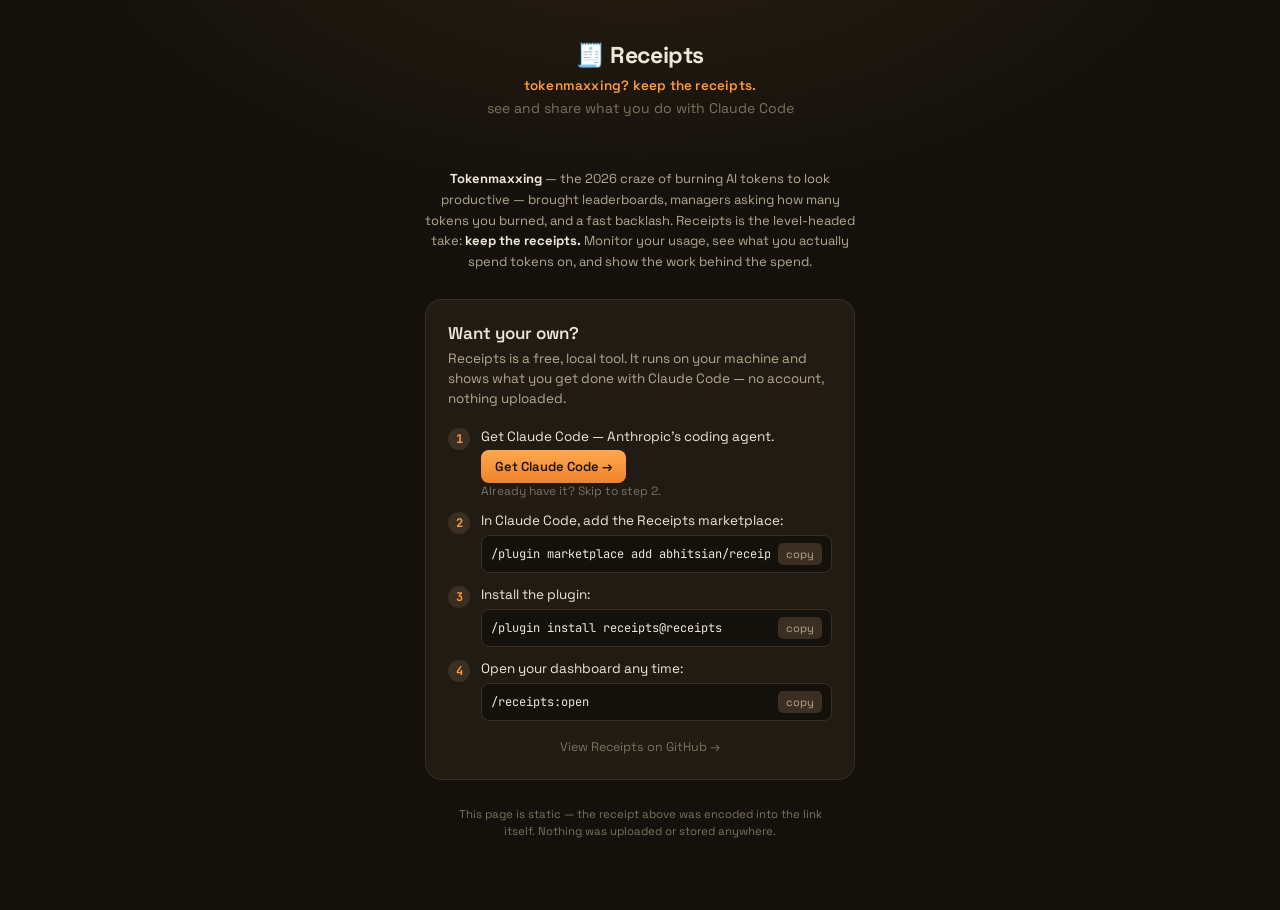
==== docs/index.html @ f3b9601d "Add tokenmaxxing context and a byline to the share page The QR adoption page now carries a brief tok" ====
<!DOCTYPE html>
<html lang="en">
<head>
<meta charset="UTF-8">
<meta name="viewport" content="width=device-width, initial-scale=1.0">
<title>Receipts — see what someone did with Claude Code</title>
<meta property="og:title" content="🧾 A Receipt from Claude Code">
<meta property="og:description" content="See what someone did with Claude Code — and how to do it yourself.">
<link rel="preconnect" href="https://fonts.googleapis.com">
<link href="https://fonts.googleapis.com/css2?family=Space+Grotesk:wght@400;500;600;700&family=JetBrains+Mono:wght@400;500;700&display=swap" rel="stylesheet">
<style>
  :root {
    --bg:#14110d; --panel:#211b14; --line:#3a2f22; --ink:#efe7d8;
    --ink-soft:#b6a98f; --ink-faint:#7c715c; --amber:#ff9a3c; --green:#5fd6a4;
    --paper:#f7f0e0; --paper-ink:#2a2519; --paper-line:#b9ab8b;
  }
  * { box-sizing:border-box; margin:0; padding:0; }
  body {
    background:radial-gradient(1000px 560px at 50% -14%, #2b1f10 0%, var(--bg) 60%);
    color:var(--ink); font-family:"Space Grotesk",system-ui,sans-serif;
    min-height:100vh; padding:40px 20px 70px; -webkit-font-smoothing:antialiased;
  }
  .wrap { max-width:430px; margin:0 auto; display:flex; flex-direction:column; align-items:center; gap:26px; }
  .top { text-align:center; }
  .top h1 { font-size:23px; font-weight:700; letter-spacing:-0.02em; }
  .top p { color:var(--ink-faint); font-size:14px; margin-top:5px; }
  .byline { color:var(--amber); font-size:13.5px; font-weight:600; margin-top:7px; letter-spacing:.2px; }
  .about { max-width:430px; color:var(--ink-soft); font-size:13px; line-height:1.6; text-align:center; }
  .about b { color:var(--ink); }

  /* receipt card */
  .receipt { width:340px; background:var(--paper); color:var(--paper-ink);
    font-family:"JetBrains Mono",monospace; filter:drop-shadow(0 18px 40px rgba(0,0,0,.55)); }
  .zig { height:12px;
    background:linear-gradient(135deg,var(--paper) 25%,transparent 25%) -8px 0/16px 16px,
               linear-gradient(225deg,var(--paper) 25%,transparent 25%) -8px 0/16px 16px; }
  .zig.bottom { transform:scaleY(-1); }
  .r-body { padding:6px 26px 20px; }
  .r-logo { text-align:center; font-weight:700; font-size:19px; letter-spacing:3px; margin-top:6px; }
  .r-sub { text-align:center; font-size:11px; color:#6f6446; letter-spacing:1px; margin-top:3px; }
  .r-dash { border-top:2px dashed var(--paper-line); margin:13px 0; }
  .r-date { text-align:center; font-size:11px; letter-spacing:1px; color:#6f6446; }
  .r-item-name { font-size:15px; font-weight:700; line-height:1.34; text-align:center; }
  .r-line { display:flex; justify-content:space-between; font-size:12px; margin:6px 0; gap:12px; }
  .r-line span:first-child { color:#6f6446; }
  .r-line span:last-child { text-align:right; font-weight:500; }
  .r-line.big { font-size:15px; font-weight:700; }
  .r-line.big span:first-child { color:var(--paper-ink); }
  .r-built { font-size:11px; color:#6f6446; margin-top:4px; line-height:1.5; }
  .r-built b { color:var(--paper-ink); }
  .r-badge { text-align:center; font-size:12px; font-weight:700; letter-spacing:1px;
    border:2px solid #2f7d5b; color:#2f7d5b; border-radius:6px; padding:7px; margin:4px 0; }
  .r-notes-label { text-align:center; font-size:10px; letter-spacing:2px; color:#6f6446; margin:12px 0 6px; }
  .r-notes { font-size:11.5px; line-height:1.5; background:#ece2c8; padding:9px 11px;
    border-radius:5px; white-space:pre-line; }
  .r-foot { text-align:center; font-size:13px; font-weight:700; letter-spacing:1px; margin-top:6px; }
  .r-foot-sub { text-align:center; font-size:11px; color:#6f6446; letter-spacing:1px; margin-top:2px; }
  .r-qr { display:block; width:136px; height:136px; margin:14px auto 5px; }
  .r-qr-cap { text-align:center; font-size:9.5px; letter-spacing:2px; color:#6f6446; }

  /* CTA */
  .cta { background:var(--panel); border:1px solid var(--line); border-radius:16px;
    padding:22px 22px 24px; width:100%; }
  .cta h2 { font-size:17px; font-weight:600; }
  .cta .lede { color:var(--ink-soft); font-size:13.5px; margin-top:5px; line-height:1.5; }
  .steps { list-style:none; margin:18px 0 6px; display:flex; flex-direction:column; gap:13px; }
  .step { display:flex; gap:11px; align-items:flex-start; }
  .step-n { flex:none; width:22px; height:22px; border-radius:50%; background:#3a2f22;
    color:var(--amber); font-size:12px; font-weight:700; display:flex; align-items:center;
    justify-content:center; font-family:"JetBrains Mono",monospace; }
  .step-body { flex:1; min-width:0; }
  .step-body .t { font-size:13.5px; }
  .step-body .t a { color:var(--amber); }
  .step-skip { color:var(--ink-faint); font-size:12px; }
  .cmd { display:flex; align-items:center; gap:8px; margin-top:6px;
    background:#14110d; border:1px solid var(--line); border-radius:8px; padding:7px 9px; }
  .cmd code { font-family:"JetBrains Mono",monospace; font-size:12px; color:var(--ink);
    overflow-x:auto; white-space:nowrap; flex:1; }
  .cmd button { flex:none; background:#3a2f22; color:var(--ink-soft); border:none;
    border-radius:5px; font-size:11px; padding:4px 8px; cursor:pointer; font-family:inherit; }
  .cmd button:hover { color:var(--ink); }
  .getcc { display:inline-block; background:linear-gradient(180deg,#ffa84f,#f0842a);
    color:#1b1206; font-weight:600; font-size:13px; text-decoration:none;
    padding:8px 14px; border-radius:8px; margin-top:5px; }
  .gh { display:block; text-align:center; margin-top:18px; color:var(--ink-faint);
    font-size:12.5px; text-decoration:none; }
  .gh:hover { color:var(--ink-soft); }
  .foot-note { color:var(--ink-faint); font-size:11.5px; text-align:center; max-width:380px; line-height:1.5; }
</style>
</head>
<body>
<div class="wrap">
  <div class="top">
    <h1>🧾 Receipts</h1>
    <div class="byline">tokenmaxxing? keep the receipts.</div>
    <p id="topSub">see what someone did with Claude Code</p>
  </div>

  <div id="cardSlot"></div>

  <p class="about"><b>Tokenmaxxing</b> — the 2026 craze of burning AI tokens to look
  productive — brought leaderboards, managers asking how many tokens you burned,
  and a fast backlash. Receipts is the level-headed take: <b>keep the receipts.</b>
  Monitor your usage, see what you actually spend tokens on, and show the work
  behind the spend.</p>

  <div class="cta">
    <h2>Want your own?</h2>
    <p class="lede">Receipts is a free, local tool. It runs on your machine and shows what you get done with Claude Code — no account, nothing uploaded.</p>
    <ol class="steps">
      <li class="step">
        <div class="step-n">1</div>
        <div class="step-body">
          <div class="t">Get Claude Code — Anthropic's coding agent.</div>
          <a class="getcc" href="https://claude.com/code">Get Claude Code →</a>
          <div class="step-skip">Already have it? Skip to step 2.</div>
        </div>
      </li>
      <li class="step">
        <div class="step-n">2</div>
        <div class="step-body">
          <div class="t">In Claude Code, add the Receipts marketplace:</div>
          <div class="cmd"><code id="c1">/plugin marketplace add abhitsian/receipts</code><button data-copy="c1">copy</button></div>
        </div>
      </li>
      <li class="step">
        <div class="step-n">3</div>
        <div class="step-body">
          <div class="t">Install the plugin:</div>
          <div class="cmd"><code id="c2">/plugin install receipts@receipts</code><button data-copy="c2">copy</button></div>
        </div>
      </li>
      <li class="step">
        <div class="step-n">4</div>
        <div class="step-body">
          <div class="t">Open your dashboard any time:</div>
          <div class="cmd"><code id="c3">/receipts:open</code><button data-copy="c3">copy</button></div>
        </div>
      </li>
    </ol>
    <a class="gh" href="https://github.com/abhitsian/receipts">View Receipts on GitHub →</a>
  </div>

  <p class="foot-note">This page is static — the receipt above was encoded into the link itself. Nothing was uploaded or stored anywhere.</p>
</div>

<script>
function esc(s){return String(s==null?"":s).replace(/[&<>"]/g,c=>({"&":"&amp;","<":"&lt;",">":"&gt;",'"':"&quot;"}[c]));}

function buildCard(c){
  const lines=(c.lines||[]).map(([k,v])=>
    `<div class="r-line"><span>${esc(k)}</span><span>${esc(v)}</span></div>`).join("");
  const built=c.built?`<div class="r-built">BUILT: <b>${esc(c.built)}</b></div>`:"";
  const badge=c.badge?`<div class="r-badge">${esc(c.badge)}</div>`:"";
  const notes=c.notesText
    ?`<div class="r-notes-label">— ${esc(c.notesLabel||"")} —</div>`+
     `<div class="r-notes">${esc(c.notesText)}</div><div class="r-dash"></div>`:"";
  return `<div class="receipt">
    <div class="zig"></div>
    <div class="r-body">
      <div class="r-logo">🧾 RECEIPTS</div>
      <div class="r-sub">CLAUDE CODE · @${esc((c.name||"someone").toUpperCase())}</div>
      <div class="r-dash"></div>
      <div class="r-date">${esc(c.date||"")}</div>
      <div class="r-dash"></div>
      <div class="r-item-name">${esc(c.item||"")}</div>
      <div style="margin-top:11px">${lines}</div>
      ${built}
      <div class="r-dash"></div>
      <div class="r-line big"><span>TIME SAVED</span><span>${esc(c.saved||"")}</span></div>
      <div class="r-dash"></div>
      ${badge}${notes}
      <div class="r-foot">${esc(c.foot||"you can do this too →")}</div>
      <img class="r-qr" src="qr.png" alt="QR code — scan to get Receipts">
      <div class="r-qr-cap">SCAN TO GET RECEIPTS · FREE</div>
    </div>
    <div class="zig bottom"></div>
  </div>`;
}

(function(){
  const hash=location.hash.slice(1);
  if(hash){
    try{
      const data=JSON.parse(decodeURIComponent(atob(hash)));
      document.getElementById("cardSlot").innerHTML=buildCard(data);
      const who=data.name?("@"+data.name):"someone";
      document.getElementById("topSub").textContent="see what "+who+" did with Claude Code";
      document.title="🧾 "+(data.item?data.item.slice(0,60):"A Receipt from Claude Code");
    }catch(e){
      document.getElementById("topSub").textContent="see and share what you do with Claude Code";
    }
  }else{
    document.getElementById("topSub").textContent="see and share what you do with Claude Code";
  }
  document.querySelectorAll(".cmd button").forEach(b=>{
    b.onclick=()=>{
      const t=document.getElementById(b.dataset.copy).textContent;
      navigator.clipboard.writeText(t).then(()=>{b.textContent="copied";setTimeout(()=>b.textContent="copy",1400);});
    };
  });
})();
</script>
</body>
</html>
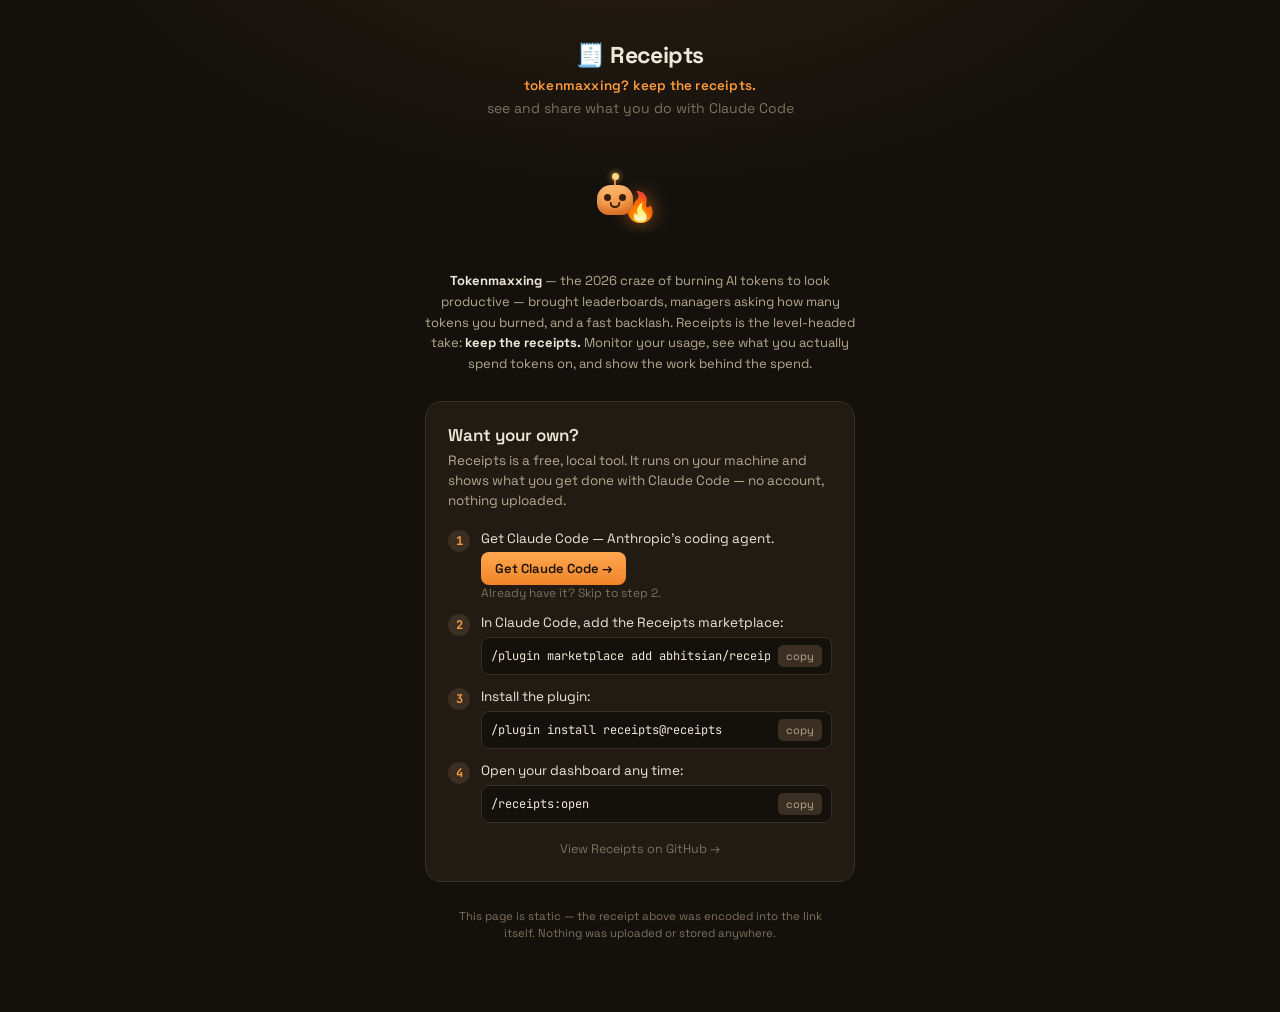
==== commit e50de724: "Add a cute token-burning animation to the share page A little bot hops around a campfire while token" ====
--- a/docs/index.html
+++ b/docs/index.html
@@ -27,6 +27,58 @@
   .byline { color:var(--amber); font-size:13.5px; font-weight:600; margin-top:7px; letter-spacing:.2px; }
   .about { max-width:430px; color:var(--ink-soft); font-size:13px; line-height:1.6; text-align:center; }
   .about b { color:var(--ink); }
+
+  /* cute token-burning animation */
+  .burn-scene { position:relative; width:100%; max-width:430px; height:100px;
+    margin:-10px 0 -14px; overflow:hidden; pointer-events:none; }
+  .fire { position:absolute; left:50%; bottom:12px; font-size:29px; line-height:1;
+    transform:translateX(-50%); animation:flicker .4s ease-in-out infinite alternate;
+    filter:drop-shadow(0 0 9px rgba(255,140,40,.55)); }
+  @keyframes flicker {
+    from { transform:translateX(-50%) scale(1) rotate(-5deg); }
+    to   { transform:translateX(-50%) scale(1.13) rotate(5deg); }
+  }
+  .bot { position:absolute; bottom:18px; left:40%; width:36px; height:34px;
+    animation:rove 3.6s ease-in-out infinite; }
+  .bot-b { position:absolute; left:0; right:0; top:4px; bottom:0;
+    border-radius:14px 14px 12px 12px; background:linear-gradient(165deg,#ffc079,#ed7d2a);
+    box-shadow:inset 0 -5px 7px rgba(150,60,0,.32); transform-origin:50% 100%;
+    animation:hop .62s ease-in-out infinite; }
+  .bot-b::before, .bot-b::after { content:""; position:absolute; top:9px; width:7px; height:7px;
+    border-radius:50%; background:#36200c; }
+  .bot-b::before { left:7px; } .bot-b::after { right:7px; }
+  .bot-smile { position:absolute; left:50%; top:17px; width:11px; height:6px;
+    border:2px solid #36200c; border-top:0; border-radius:0 0 11px 11px; transform:translateX(-50%); }
+  .bot-antenna { position:absolute; left:50%; top:-3px; width:2px; height:8px;
+    background:#ed7d2a; transform:translateX(-50%); }
+  .bot-antenna::after { content:""; position:absolute; top:-5px; left:-2.5px; width:7px; height:7px;
+    border-radius:50%; background:#ffd884; box-shadow:0 0 6px #ffb866; }
+  @keyframes hop {
+    0%,100% { transform:translateY(0) scale(1,1); }
+    22%     { transform:translateY(0) scale(1.16,.82); }
+    56%     { transform:translateY(-21px) scale(.9,1.12); }
+    82%     { transform:translateY(0) scale(1.14,.84); }
+  }
+  @keyframes rove { 0%,100% { left:12%; } 50% { left:68%; } }
+  .token { position:absolute; width:15px; height:15px; border-radius:50%;
+    background:radial-gradient(circle at 34% 30%,#ffe79a,#f0a93a 66%,#ba711b);
+    box-shadow:0 0 7px rgba(255,182,82,.8); will-change:transform; }
+  @keyframes tokenfall {
+    0%   { opacity:0; transform:translate(0,0) scale(.5) rotate(0deg); }
+    14%  { opacity:1; transform:translate(calc(var(--tx)*.14),calc(var(--ty)*.14)) scale(1) rotate(40deg); }
+    72%  { opacity:1; transform:translate(calc(var(--tx)*.84),calc(var(--ty)*.84)) scale(1) rotate(200deg); }
+    87%  { opacity:1; transform:translate(var(--tx),var(--ty)) scale(1.55) rotate(250deg); }
+    100% { opacity:0; transform:translate(var(--tx),var(--ty)) scale(.1) rotate(300deg); }
+  }
+  .spark { position:absolute; width:5px; height:5px; border-radius:50%;
+    background:#ffd27a; box-shadow:0 0 5px #ffae5a; will-change:transform; }
+  @keyframes sparkfly {
+    0%   { opacity:1; transform:translate(0,0) scale(1.3); }
+    100% { opacity:0; transform:translate(var(--sx),var(--sy)) scale(0); }
+  }
+  @media (prefers-reduced-motion: reduce) {
+    .fire, .bot, .bot-b { animation:none; }
+  }
 
   /* receipt card */
   .receipt { width:340px; background:var(--paper); color:var(--paper-ink);
@@ -96,6 +148,11 @@
     <p id="topSub">see what someone did with Claude Code</p>
   </div>
 
+  <div class="burn-scene" id="burnScene">
+    <div class="fire">🔥</div>
+    <div class="bot"><div class="bot-antenna"></div><div class="bot-b"><div class="bot-smile"></div></div></div>
+  </div>
+
   <div id="cardSlot"></div>
 
   <p class="about"><b>Tokenmaxxing</b> — the 2026 craze of burning AI tokens to look
@@ -200,6 +257,53 @@
     };
   });
 })();
+
+// cute token-burning animation — the bot hops by a campfire, tokens fall in and poof
+(function burn(){
+  const scene=document.getElementById("burnScene");
+  if(!scene) return;
+  if(window.matchMedia && window.matchMedia("(prefers-reduced-motion: reduce)").matches) return;
+
+  function spawnSparks(x,y){
+    for(let i=0;i<5;i++){
+      const s=document.createElement("div");
+      s.className="spark";
+      s.style.left=(x-2.5)+"px";
+      s.style.top=(y-2.5)+"px";
+      s.style.setProperty("--sx",(Math.random()*44-22).toFixed(1)+"px");
+      s.style.setProperty("--sy",(-10-Math.random()*30).toFixed(1)+"px");
+      const d=0.5+Math.random()*0.35;
+      s.style.animation="sparkfly "+d.toFixed(2)+"s ease-out forwards";
+      scene.appendChild(s);
+      setTimeout(()=>s.remove(), d*1000+60);
+    }
+  }
+  function spawnToken(){
+    const w=scene.clientWidth, h=scene.clientHeight;
+    if(!w) return;
+    const startX=18+Math.random()*(w-36);
+    const fireX=w/2, fireY=h-27;
+    const dur=1.5+Math.random()*0.5;
+    const t=document.createElement("div");
+    t.className="token";
+    t.style.left=startX+"px";
+    t.style.top="-15px";
+    t.style.setProperty("--tx",(fireX-startX-7.5).toFixed(1)+"px");
+    t.style.setProperty("--ty",(fireY+7.5).toFixed(1)+"px");
+    t.style.animation="tokenfall "+dur.toFixed(2)+"s cubic-bezier(.5,0,.7,1) forwards";
+    scene.appendChild(t);
+    // one timer per token; `done` makes the burn idempotent no matter what
+    let done=false;
+    setTimeout(()=>{
+      if(done) return;
+      done=true;
+      t.remove();
+      spawnSparks(fireX,fireY);
+    }, dur*1000);
+  }
+  spawnToken();
+  setInterval(spawnToken,900);
+})();
 </script>
 </body>
 </html>
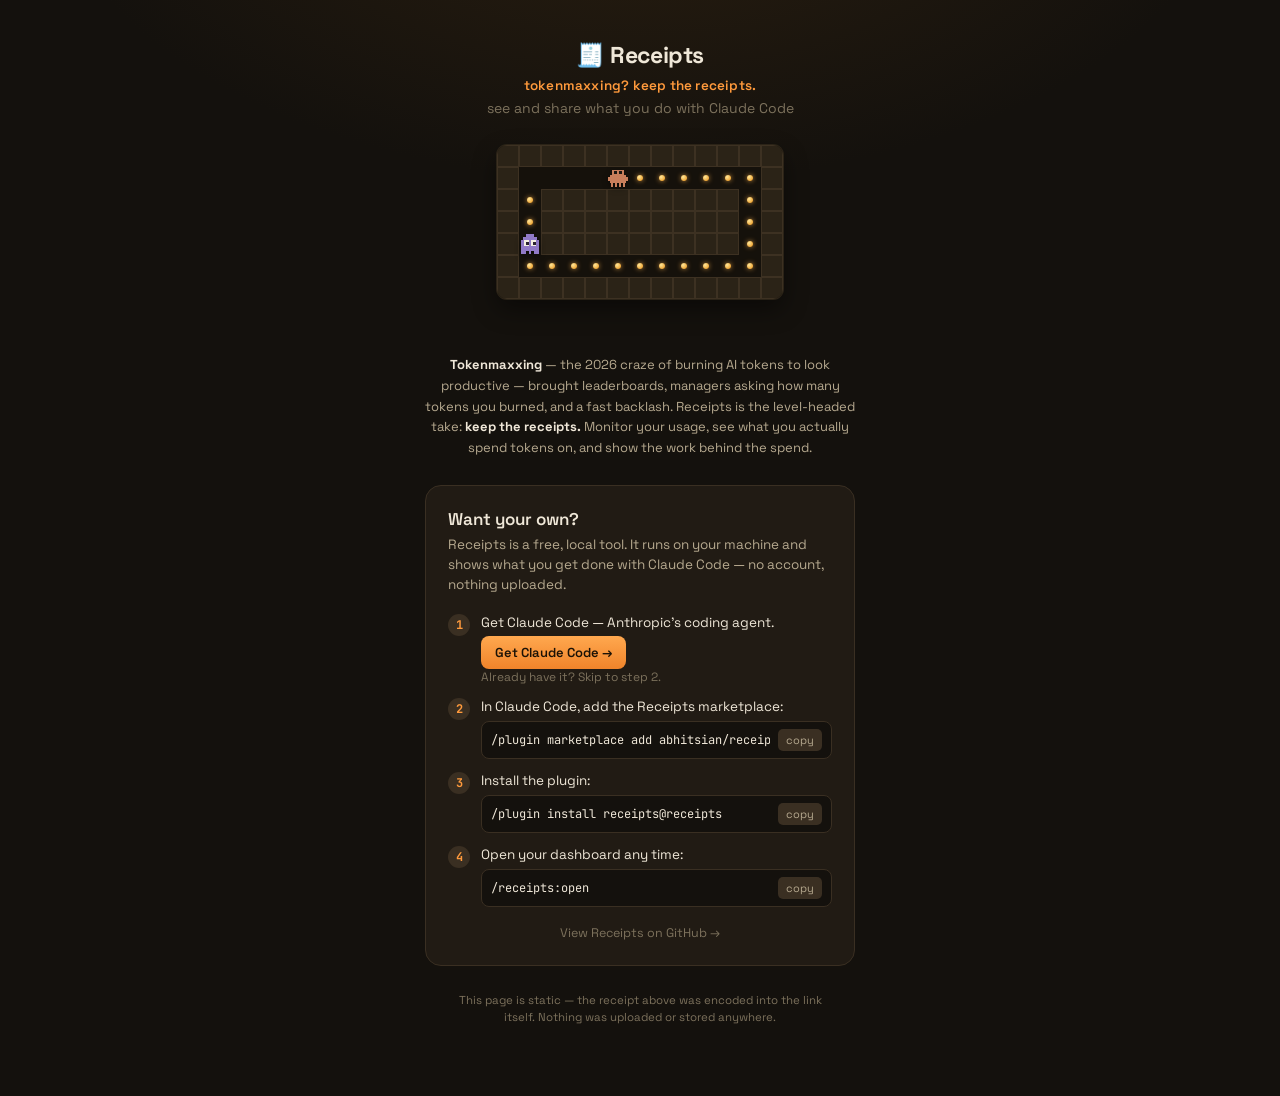
==== commit 445b5e7f: "Rebuild the share-page animation as token-mazing — Claw'd vs a ghost Claw'd (pixel-art, the Claude m" ====
--- a/docs/index.html
+++ b/docs/index.html
@@ -28,56 +28,27 @@
   .about { max-width:430px; color:var(--ink-soft); font-size:13px; line-height:1.6; text-align:center; }
   .about b { color:var(--ink); }
 
-  /* cute token-burning animation */
-  .burn-scene { position:relative; width:100%; max-width:430px; height:100px;
-    margin:-10px 0 -14px; overflow:hidden; pointer-events:none; }
-  .fire { position:absolute; left:50%; bottom:12px; font-size:29px; line-height:1;
-    transform:translateX(-50%); animation:flicker .4s ease-in-out infinite alternate;
-    filter:drop-shadow(0 0 9px rgba(255,140,40,.55)); }
-  @keyframes flicker {
-    from { transform:translateX(-50%) scale(1) rotate(-5deg); }
-    to   { transform:translateX(-50%) scale(1.13) rotate(5deg); }
-  }
-  .bot { position:absolute; bottom:18px; left:40%; width:36px; height:34px;
-    animation:rove 3.6s ease-in-out infinite; }
-  .bot-b { position:absolute; left:0; right:0; top:4px; bottom:0;
-    border-radius:14px 14px 12px 12px; background:linear-gradient(165deg,#ffc079,#ed7d2a);
-    box-shadow:inset 0 -5px 7px rgba(150,60,0,.32); transform-origin:50% 100%;
-    animation:hop .62s ease-in-out infinite; }
-  .bot-b::before, .bot-b::after { content:""; position:absolute; top:9px; width:7px; height:7px;
-    border-radius:50%; background:#36200c; }
-  .bot-b::before { left:7px; } .bot-b::after { right:7px; }
-  .bot-smile { position:absolute; left:50%; top:17px; width:11px; height:6px;
-    border:2px solid #36200c; border-top:0; border-radius:0 0 11px 11px; transform:translateX(-50%); }
-  .bot-antenna { position:absolute; left:50%; top:-3px; width:2px; height:8px;
-    background:#ed7d2a; transform:translateX(-50%); }
-  .bot-antenna::after { content:""; position:absolute; top:-5px; left:-2.5px; width:7px; height:7px;
-    border-radius:50%; background:#ffd884; box-shadow:0 0 6px #ffb866; }
-  @keyframes hop {
-    0%,100% { transform:translateY(0) scale(1,1); }
-    22%     { transform:translateY(0) scale(1.16,.82); }
-    56%     { transform:translateY(-21px) scale(.9,1.12); }
-    82%     { transform:translateY(0) scale(1.14,.84); }
-  }
-  @keyframes rove { 0%,100% { left:12%; } 50% { left:68%; } }
-  .token { position:absolute; width:15px; height:15px; border-radius:50%;
-    background:radial-gradient(circle at 34% 30%,#ffe79a,#f0a93a 66%,#ba711b);
-    box-shadow:0 0 7px rgba(255,182,82,.8); will-change:transform; }
-  @keyframes tokenfall {
-    0%   { opacity:0; transform:translate(0,0) scale(.5) rotate(0deg); }
-    14%  { opacity:1; transform:translate(calc(var(--tx)*.14),calc(var(--ty)*.14)) scale(1) rotate(40deg); }
-    72%  { opacity:1; transform:translate(calc(var(--tx)*.84),calc(var(--ty)*.84)) scale(1) rotate(200deg); }
-    87%  { opacity:1; transform:translate(var(--tx),var(--ty)) scale(1.55) rotate(250deg); }
-    100% { opacity:0; transform:translate(var(--tx),var(--ty)) scale(.1) rotate(300deg); }
-  }
-  .spark { position:absolute; width:5px; height:5px; border-radius:50%;
-    background:#ffd27a; box-shadow:0 0 5px #ffae5a; will-change:transform; }
-  @keyframes sparkfly {
-    0%   { opacity:1; transform:translate(0,0) scale(1.3); }
-    100% { opacity:0; transform:translate(var(--sx),var(--sy)) scale(0); }
-  }
+  /* token-mazing — Claw'd loops the maze eating tokens, a ghost on its tail */
+  .maze { position:relative; margin:2px auto 4px; border-radius:10px;
+    overflow:hidden; background:#15110b;
+    box-shadow:0 0 0 1px #2b2317, 0 10px 24px rgba(0,0,0,.45); }
+  .wall { position:absolute; background:#2b2317; box-shadow:inset 0 0 0 1px #3d3122; }
+  .pellet { position:absolute; border-radius:50%;
+    background:radial-gradient(circle at 35% 32%,#ffe79a,#f0a93a 70%,#bd741c);
+    box-shadow:0 0 5px rgba(255,182,82,.75);
+    transition:transform .16s ease, opacity .16s ease; }
+  .pellet.eaten { transform:scale(0); opacity:0; }
+  .mover { position:absolute; left:0; top:0; width:22px; height:22px;
+    z-index:2; transition:transform .3s linear; will-change:transform; }
+  .mover svg { width:100%; height:100%; display:block;
+    filter:drop-shadow(0 2px 3px rgba(0,0,0,.42)); }
+  .clawd-svg.nom { animation:nom .3s ease-in-out; }
+  @keyframes nom { 0%,100% { transform:scale(1); } 45% { transform:scale(1.16,.84); } }
+  .ghost-svg { animation:bob .55s ease-in-out infinite alternate; }
+  @keyframes bob { from { transform:translateY(0); } to { transform:translateY(-2.5px); } }
   @media (prefers-reduced-motion: reduce) {
-    .fire, .bot, .bot-b { animation:none; }
+    .mover { transition:none; }
+    .ghost-svg { animation:none; }
   }
 
   /* receipt card */
@@ -148,9 +119,39 @@
     <p id="topSub">see what someone did with Claude Code</p>
   </div>
 
-  <div class="burn-scene" id="burnScene">
-    <div class="fire">🔥</div>
-    <div class="bot"><div class="bot-antenna"></div><div class="bot-b"><div class="bot-smile"></div></div></div>
+  <div class="maze" id="maze">
+    <div class="mover" id="clawdPos">
+      <svg class="clawd-svg" viewBox="0 0 22 19" shape-rendering="crispEdges" xmlns="http://www.w3.org/2000/svg">
+        <g fill="#c87e5b">
+          <rect x="5" y="1" width="12" height="5"/>
+          <rect x="3" y="6" width="16" height="8"/>
+          <rect x="1" y="8" width="2" height="4"/>
+          <rect x="19" y="8" width="2" height="4"/>
+          <rect x="4" y="14" width="2" height="4"/>
+          <rect x="8" y="14" width="2" height="4"/>
+          <rect x="12" y="14" width="2" height="4"/>
+          <rect x="16" y="14" width="2" height="4"/>
+        </g>
+        <rect x="7" y="2" width="3" height="3" fill="#1c1712"/>
+        <rect x="12" y="2" width="3" height="3" fill="#1c1712"/>
+      </svg>
+    </div>
+    <div class="mover" id="ghostPos">
+      <svg class="ghost-svg" viewBox="0 0 14 15" shape-rendering="crispEdges" xmlns="http://www.w3.org/2000/svg">
+        <g fill="#9079c6">
+          <rect x="4" y="1" width="6" height="2"/>
+          <rect x="2" y="3" width="10" height="2"/>
+          <rect x="1" y="5" width="12" height="7"/>
+          <rect x="1" y="12" width="3" height="2"/>
+          <rect x="6" y="12" width="2" height="2"/>
+          <rect x="10" y="12" width="3" height="2"/>
+        </g>
+        <rect x="3" y="5" width="3" height="4" fill="#f4efe2"/>
+        <rect x="8" y="5" width="3" height="4" fill="#f4efe2"/>
+        <rect x="4" y="6" width="2" height="2" fill="#2a2230"/>
+        <rect x="9" y="6" width="2" height="2" fill="#2a2230"/>
+      </svg>
+    </div>
   </div>
 
   <div id="cardSlot"></div>
@@ -258,51 +259,79 @@
   });
 })();
 
-// cute token-burning animation — the bot hops by a campfire, tokens fall in and poof
-(function burn(){
-  const scene=document.getElementById("burnScene");
-  if(!scene) return;
+// token-mazing — Claw'd loops the maze gobbling tokens; a ghost chases, never quite catching
+(function maze(){
+  const host=document.getElementById("maze");
+  if(!host) return;
+  const CELL=22;
+  const MAP=[
+    "#############",
+    "#...........#",
+    "#.#########.#",
+    "#.#########.#",
+    "#.#########.#",
+    "#...........#",
+    "#############"
+  ];
+  const ROWS=MAP.length, COLS=MAP[0].length;
+  host.style.width=(COLS*CELL)+"px";
+  host.style.height=(ROWS*CELL)+"px";
+
+  const pellets={};
+  for(let r=0;r<ROWS;r++) for(let c=0;c<COLS;c++){
+    if(MAP[r][c]==="#"){
+      const w=document.createElement("div");
+      w.className="wall";
+      w.style.cssText=`left:${c*CELL}px;top:${r*CELL}px;width:${CELL}px;height:${CELL}px`;
+      host.insertBefore(w,host.firstChild);
+    } else {
+      const sz=6;
+      const p=document.createElement("div");
+      p.className="pellet";
+      p.style.cssText=`left:${c*CELL+(CELL-sz)/2}px;top:${r*CELL+(CELL-sz)/2}px;width:${sz}px;height:${sz}px`;
+      host.insertBefore(p,host.firstChild);
+      pellets[c+","+r]=p;
+    }
+  }
+
+  // a clockwise loop around the ring corridor
+  const route=[];
+  for(let c=1;c<=11;c++) route.push([c,1]);
+  for(let r=2;r<=5;r++)  route.push([11,r]);
+  for(let c=10;c>=1;c--) route.push([c,5]);
+  for(let r=4;r>=2;r--)  route.push([1,r]);
+  const N=route.length;
+
+  const clawdPos=document.getElementById("clawdPos");
+  const ghostPos=document.getElementById("ghostPos");
+  const clawdSvg=clawdPos.querySelector("svg");
+  const GAP=7; // ghost stays a quarter-lap behind — close, but never catches
+
+  function moveTo(el,i){
+    const [c,r]=route[((i%N)+N)%N];
+    el.style.transform=`translate(${c*CELL}px,${r*CELL}px)`;
+  }
+  function eat(i){
+    const [c,r]=route[((i%N)+N)%N];
+    const p=pellets[c+","+r];
+    if(p && !p.classList.contains("eaten")){
+      p.classList.add("eaten");
+      clawdSvg.classList.remove("nom"); void clawdSvg.offsetWidth; clawdSvg.classList.add("nom");
+    }
+  }
+
+  let i=0;
+  moveTo(clawdPos,0); eat(0);
+  moveTo(ghostPos,-GAP);
+
   if(window.matchMedia && window.matchMedia("(prefers-reduced-motion: reduce)").matches) return;
 
-  function spawnSparks(x,y){
-    for(let i=0;i<5;i++){
-      const s=document.createElement("div");
-      s.className="spark";
-      s.style.left=(x-2.5)+"px";
-      s.style.top=(y-2.5)+"px";
-      s.style.setProperty("--sx",(Math.random()*44-22).toFixed(1)+"px");
-      s.style.setProperty("--sy",(-10-Math.random()*30).toFixed(1)+"px");
-      const d=0.5+Math.random()*0.35;
-      s.style.animation="sparkfly "+d.toFixed(2)+"s ease-out forwards";
-      scene.appendChild(s);
-      setTimeout(()=>s.remove(), d*1000+60);
-    }
-  }
-  function spawnToken(){
-    const w=scene.clientWidth, h=scene.clientHeight;
-    if(!w) return;
-    const startX=18+Math.random()*(w-36);
-    const fireX=w/2, fireY=h-27;
-    const dur=1.5+Math.random()*0.5;
-    const t=document.createElement("div");
-    t.className="token";
-    t.style.left=startX+"px";
-    t.style.top="-15px";
-    t.style.setProperty("--tx",(fireX-startX-7.5).toFixed(1)+"px");
-    t.style.setProperty("--ty",(fireY+7.5).toFixed(1)+"px");
-    t.style.animation="tokenfall "+dur.toFixed(2)+"s cubic-bezier(.5,0,.7,1) forwards";
-    scene.appendChild(t);
-    // one timer per token; `done` makes the burn idempotent no matter what
-    let done=false;
-    setTimeout(()=>{
-      if(done) return;
-      done=true;
-      t.remove();
-      spawnSparks(fireX,fireY);
-    }, dur*1000);
-  }
-  spawnToken();
-  setInterval(spawnToken,900);
+  setInterval(()=>{
+    i++;
+    if(i%N===0) for(const k in pellets) pellets[k].classList.remove("eaten"); // looped — refill
+    moveTo(clawdPos,i); eat(i);
+    moveTo(ghostPos,i-GAP);
+  },300);
 })();
 </script>
 </body>
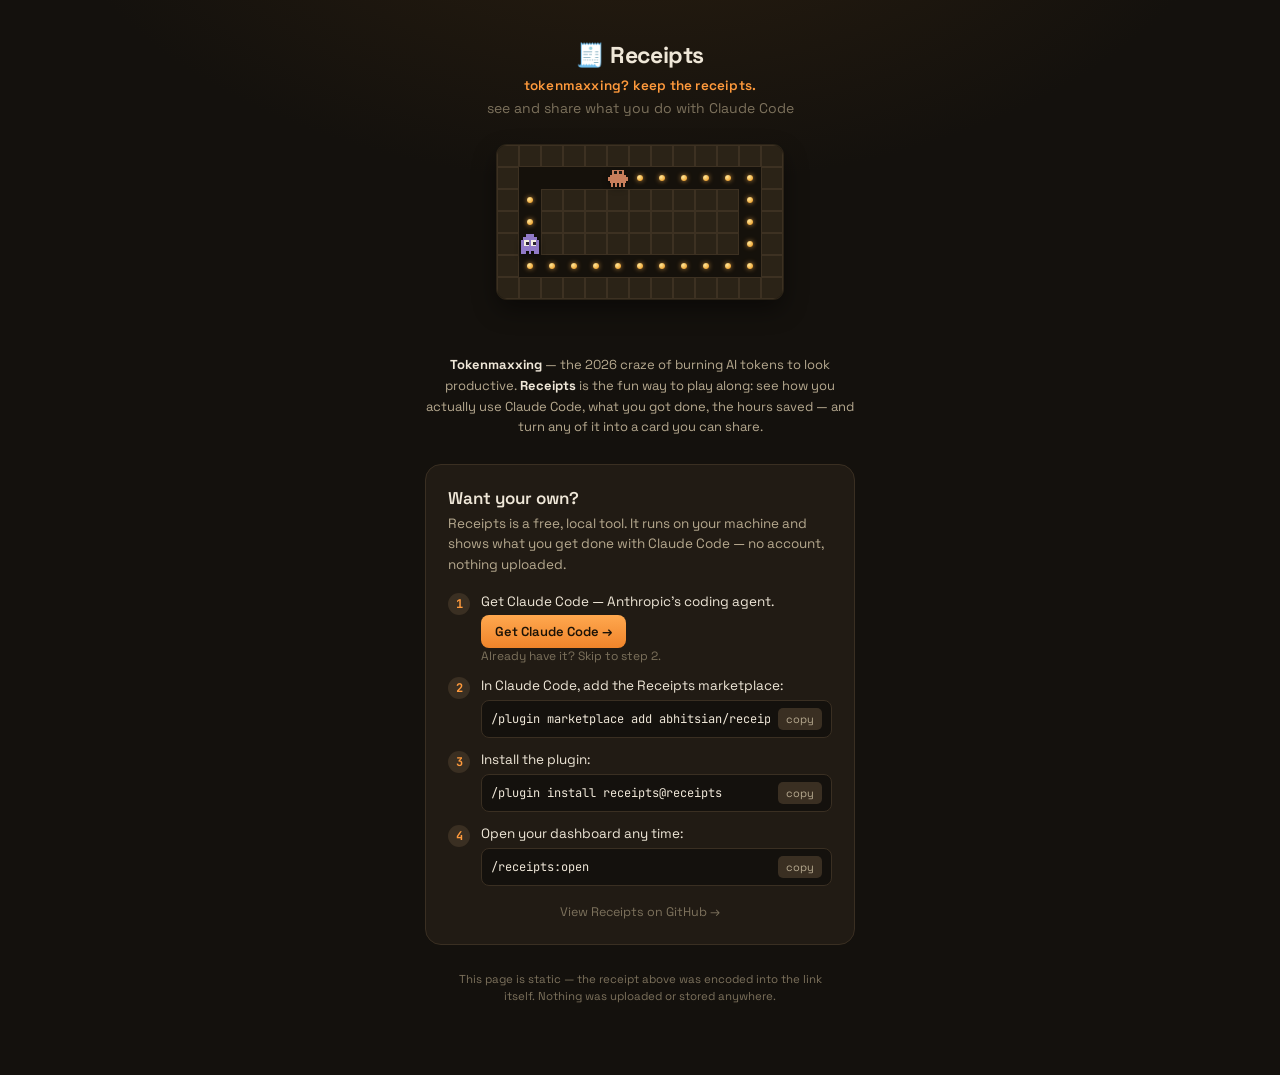
==== commit aec057c1: "Reframe the share-page blurb as a fun tool Drops the heavier 'backlash / level-headed take' framing " ====
--- a/docs/index.html
+++ b/docs/index.html
@@ -157,10 +157,9 @@
   <div id="cardSlot"></div>
 
   <p class="about"><b>Tokenmaxxing</b> — the 2026 craze of burning AI tokens to look
-  productive — brought leaderboards, managers asking how many tokens you burned,
-  and a fast backlash. Receipts is the level-headed take: <b>keep the receipts.</b>
-  Monitor your usage, see what you actually spend tokens on, and show the work
-  behind the spend.</p>
+  productive. <b>Receipts</b> is the fun way to play along: see how you actually use
+  Claude Code, what you got done, the hours saved — and turn any of it into a card
+  you can share.</p>
 
   <div class="cta">
     <h2>Want your own?</h2>
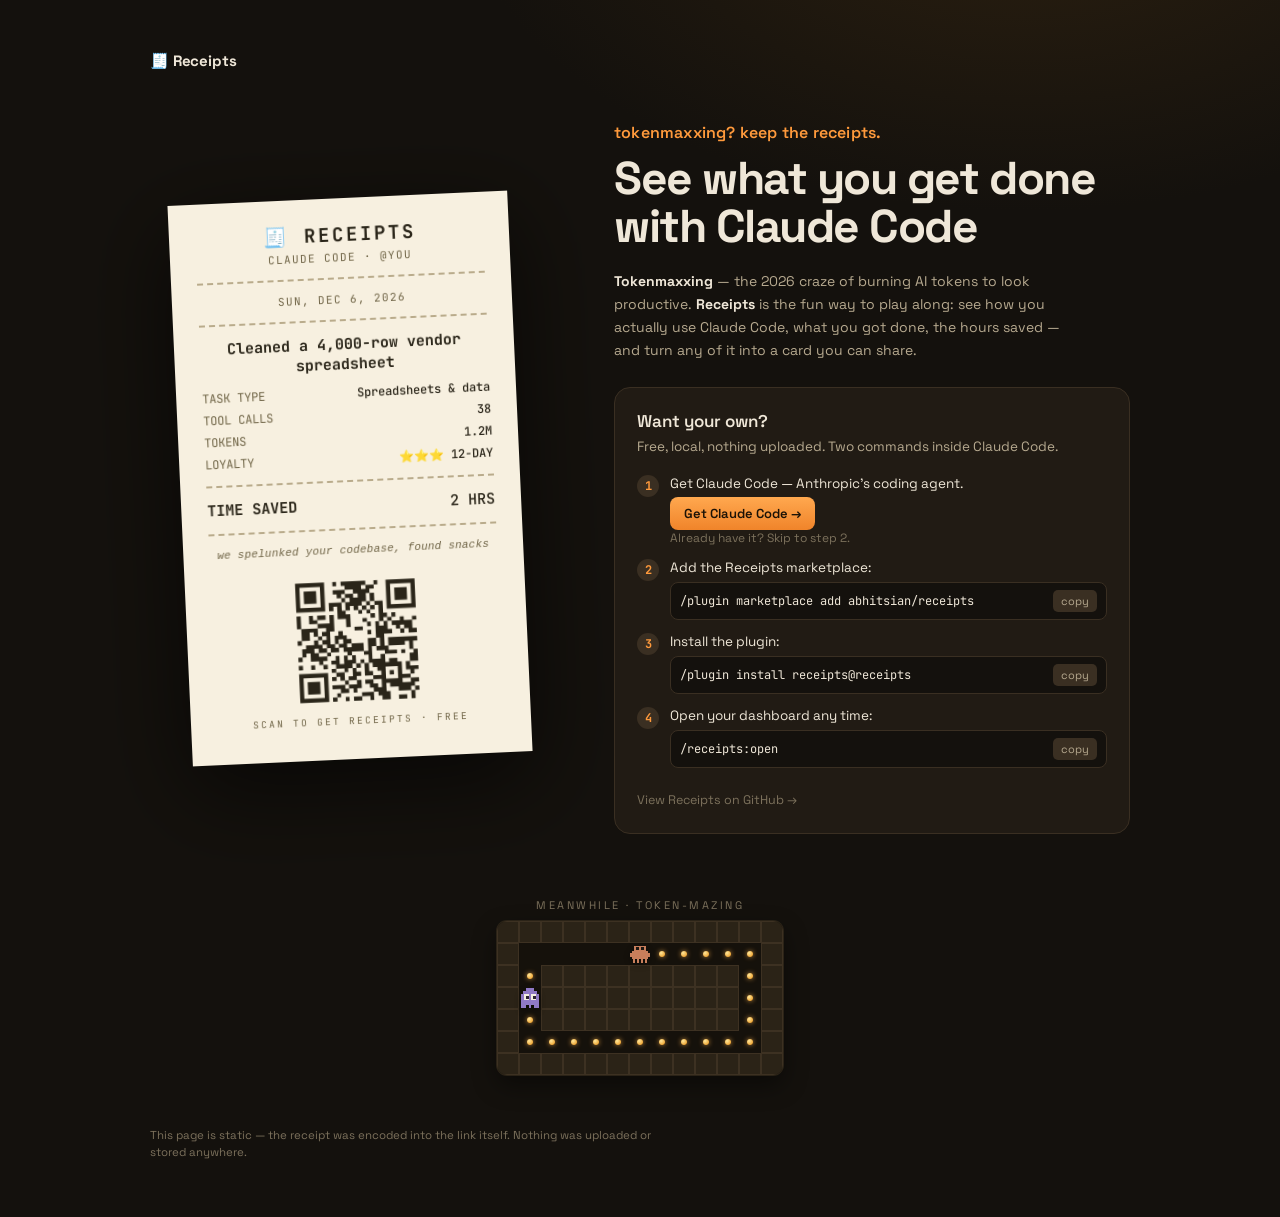
==== commit 61f758de: "Redesign the share page — two-column hero, no longer all-centered The receipt is now a tilted physic" ====
--- a/docs/index.html
+++ b/docs/index.html
@@ -16,44 +16,37 @@
   }
   * { box-sizing:border-box; margin:0; padding:0; }
   body {
-    background:radial-gradient(1000px 560px at 50% -14%, #2b1f10 0%, var(--bg) 60%);
+    background:radial-gradient(880px 520px at 80% -10%, #2c2010 0%, var(--bg) 64%);
     color:var(--ink); font-family:"Space Grotesk",system-ui,sans-serif;
-    min-height:100vh; padding:40px 20px 70px; -webkit-font-smoothing:antialiased;
-  }
-  .wrap { max-width:430px; margin:0 auto; display:flex; flex-direction:column; align-items:center; gap:26px; }
-  .top { text-align:center; }
-  .top h1 { font-size:23px; font-weight:700; letter-spacing:-0.02em; }
-  .top p { color:var(--ink-faint); font-size:14px; margin-top:5px; }
-  .byline { color:var(--amber); font-size:13.5px; font-weight:600; margin-top:7px; letter-spacing:.2px; }
-  .about { max-width:430px; color:var(--ink-soft); font-size:13px; line-height:1.6; text-align:center; }
+    min-height:100vh; padding:clamp(26px,4vw,52px) clamp(20px,5vw,56px) 56px;
+    -webkit-font-smoothing:antialiased;
+  }
+  .page { max-width:980px; margin:0 auto; }
+
+  .topbar { font-size:15px; font-weight:700; letter-spacing:-0.01em; }
+
+  /* hero — receipt on the left as a physical object, the pitch on the right */
+  .hero {
+    display:grid; grid-template-columns:400px 1fr;
+    gap:clamp(30px,5vw,68px); align-items:center;
+    margin-top:clamp(26px,5vw,52px);
+  }
+  .hero-left { display:flex; justify-content:center; }
+  .byline { color:var(--amber); font-size:clamp(14px,1.6vw,16px); font-weight:600; letter-spacing:.2px; }
+  .headline {
+    font-size:clamp(31px,4.7vw,46px); font-weight:700; line-height:1.05;
+    letter-spacing:-0.032em; margin-top:11px;
+  }
+  .about { color:var(--ink-soft); font-size:14px; line-height:1.66; margin-top:19px; max-width:33em; }
   .about b { color:var(--ink); }
 
-  /* token-mazing — Claw'd loops the maze eating tokens, a ghost on its tail */
-  .maze { position:relative; margin:2px auto 4px; border-radius:10px;
-    overflow:hidden; background:#15110b;
-    box-shadow:0 0 0 1px #2b2317, 0 10px 24px rgba(0,0,0,.45); }
-  .wall { position:absolute; background:#2b2317; box-shadow:inset 0 0 0 1px #3d3122; }
-  .pellet { position:absolute; border-radius:50%;
-    background:radial-gradient(circle at 35% 32%,#ffe79a,#f0a93a 70%,#bd741c);
-    box-shadow:0 0 5px rgba(255,182,82,.75);
-    transition:transform .16s ease, opacity .16s ease; }
-  .pellet.eaten { transform:scale(0); opacity:0; }
-  .mover { position:absolute; left:0; top:0; width:22px; height:22px;
-    z-index:2; transition:transform .3s linear; will-change:transform; }
-  .mover svg { width:100%; height:100%; display:block;
-    filter:drop-shadow(0 2px 3px rgba(0,0,0,.42)); }
-  .clawd-svg.nom { animation:nom .3s ease-in-out; }
-  @keyframes nom { 0%,100% { transform:scale(1); } 45% { transform:scale(1.16,.84); } }
-  .ghost-svg { animation:bob .55s ease-in-out infinite alternate; }
-  @keyframes bob { from { transform:translateY(0); } to { transform:translateY(-2.5px); } }
-  @media (prefers-reduced-motion: reduce) {
-    .mover { transition:none; }
-    .ghost-svg { animation:none; }
-  }
-
-  /* receipt card */
+  /* receipt card — a real piece of paper, dropped on the desk at a slight angle */
   .receipt { width:340px; background:var(--paper); color:var(--paper-ink);
-    font-family:"JetBrains Mono",monospace; filter:drop-shadow(0 18px 40px rgba(0,0,0,.55)); }
+    font-family:"JetBrains Mono",monospace;
+    filter:drop-shadow(0 26px 46px rgba(0,0,0,.62));
+    transform:rotate(-2.6deg);
+    transition:transform .5s cubic-bezier(.2,.7,.2,1); }
+  .hero-left:hover .receipt { transform:rotate(0deg) translateY(-6px); }
   .zig { height:12px;
     background:linear-gradient(135deg,var(--paper) 25%,transparent 25%) -8px 0/16px 16px,
                linear-gradient(225deg,var(--paper) 25%,transparent 25%) -8px 0/16px 16px; }
@@ -76,14 +69,13 @@
   .r-notes-label { text-align:center; font-size:10px; letter-spacing:2px; color:#6f6446; margin:12px 0 6px; }
   .r-notes { font-size:11.5px; line-height:1.5; background:#ece2c8; padding:9px 11px;
     border-radius:5px; white-space:pre-line; }
-  .r-foot { text-align:center; font-size:13px; font-weight:700; letter-spacing:1px; margin-top:6px; }
-  .r-foot-sub { text-align:center; font-size:11px; color:#6f6446; letter-spacing:1px; margin-top:2px; }
+  .r-foot { text-align:center; font-size:11px; font-style:italic; color:#6f6446; letter-spacing:.2px; margin-top:9px; line-height:1.4; }
   .r-qr { display:block; width:136px; height:136px; margin:14px auto 5px; }
   .r-qr-cap { text-align:center; font-size:9.5px; letter-spacing:2px; color:#6f6446; }
 
   /* CTA */
   .cta { background:var(--panel); border:1px solid var(--line); border-radius:16px;
-    padding:22px 22px 24px; width:100%; }
+    padding:22px 22px 24px; margin-top:24px; }
   .cta h2 { font-size:17px; font-weight:600; }
   .cta .lede { color:var(--ink-soft); font-size:13.5px; margin-top:5px; line-height:1.5; }
   .steps { list-style:none; margin:18px 0 6px; display:flex; flex-direction:column; gap:13px; }
@@ -105,100 +97,143 @@
   .getcc { display:inline-block; background:linear-gradient(180deg,#ffa84f,#f0842a);
     color:#1b1206; font-weight:600; font-size:13px; text-decoration:none;
     padding:8px 14px; border-radius:8px; margin-top:5px; }
-  .gh { display:block; text-align:center; margin-top:18px; color:var(--ink-faint);
+  .gh { display:inline-block; margin-top:18px; color:var(--ink-faint);
     font-size:12.5px; text-decoration:none; }
   .gh:hover { color:var(--ink-soft); }
-  .foot-note { color:var(--ink-faint); font-size:11.5px; text-align:center; max-width:380px; line-height:1.5; }
+
+  /* maze band — Claw'd runs the token maze, below the fold */
+  .maze-band { margin-top:clamp(34px,6vw,64px); display:flex;
+    flex-direction:column; align-items:center; gap:9px; }
+  .maze-cap { font-size:11px; letter-spacing:2.5px; color:var(--ink-faint); text-transform:uppercase; }
+  .maze { position:relative; border-radius:10px; overflow:hidden; background:#15110b;
+    box-shadow:0 0 0 1px #2b2317, 0 10px 24px rgba(0,0,0,.45); }
+  .wall { position:absolute; background:#2b2317; box-shadow:inset 0 0 0 1px #3d3122; }
+  .pellet { position:absolute; border-radius:50%;
+    background:radial-gradient(circle at 35% 32%,#ffe79a,#f0a93a 70%,#bd741c);
+    box-shadow:0 0 5px rgba(255,182,82,.75);
+    transition:transform .16s ease, opacity .16s ease; }
+  .pellet.eaten { transform:scale(0); opacity:0; }
+  .mover { position:absolute; left:0; top:0; width:22px; height:22px;
+    z-index:2; transition:transform .3s linear; will-change:transform; }
+  .mover svg { width:100%; height:100%; display:block;
+    filter:drop-shadow(0 2px 3px rgba(0,0,0,.42)); }
+  .clawd-svg.nom { animation:nom .3s ease-in-out; }
+  @keyframes nom { 0%,100% { transform:scale(1); } 45% { transform:scale(1.16,.84); } }
+  .ghost-svg { animation:bob .55s ease-in-out infinite alternate; }
+  @keyframes bob { from { transform:translateY(0); } to { transform:translateY(-2.5px); } }
+
+  .foot-note { color:var(--ink-faint); font-size:11.5px; line-height:1.5;
+    margin-top:clamp(30px,5vw,52px); max-width:46em; }
+
+  @media (max-width:800px) {
+    .hero { grid-template-columns:1fr; gap:36px; margin-top:30px; }
+    .receipt { transform:rotate(0deg); }
+    .hero-left:hover .receipt { transform:translateY(-6px); }
+  }
+  @media (prefers-reduced-motion: reduce) {
+    .receipt, .hero-left:hover .receipt { transition:none; }
+    .mover { transition:none; }
+    .ghost-svg { animation:none; }
+  }
 </style>
 </head>
 <body>
-<div class="wrap">
-  <div class="top">
-    <h1>🧾 Receipts</h1>
-    <div class="byline">tokenmaxxing? keep the receipts.</div>
-    <p id="topSub">see what someone did with Claude Code</p>
-  </div>
-
-  <div class="maze" id="maze">
-    <div class="mover" id="clawdPos">
-      <svg class="clawd-svg" viewBox="0 0 22 19" shape-rendering="crispEdges" xmlns="http://www.w3.org/2000/svg">
-        <g fill="#c87e5b">
-          <rect x="5" y="1" width="12" height="5"/>
-          <rect x="3" y="6" width="16" height="8"/>
-          <rect x="1" y="8" width="2" height="4"/>
-          <rect x="19" y="8" width="2" height="4"/>
-          <rect x="4" y="14" width="2" height="4"/>
-          <rect x="8" y="14" width="2" height="4"/>
-          <rect x="12" y="14" width="2" height="4"/>
-          <rect x="16" y="14" width="2" height="4"/>
-        </g>
-        <rect x="7" y="2" width="3" height="3" fill="#1c1712"/>
-        <rect x="12" y="2" width="3" height="3" fill="#1c1712"/>
-      </svg>
+<div class="page">
+
+  <div class="topbar">🧾 Receipts</div>
+
+  <div class="hero">
+    <div class="hero-left">
+      <div id="cardSlot"></div>
     </div>
-    <div class="mover" id="ghostPos">
-      <svg class="ghost-svg" viewBox="0 0 14 15" shape-rendering="crispEdges" xmlns="http://www.w3.org/2000/svg">
-        <g fill="#9079c6">
-          <rect x="4" y="1" width="6" height="2"/>
-          <rect x="2" y="3" width="10" height="2"/>
-          <rect x="1" y="5" width="12" height="7"/>
-          <rect x="1" y="12" width="3" height="2"/>
-          <rect x="6" y="12" width="2" height="2"/>
-          <rect x="10" y="12" width="3" height="2"/>
-        </g>
-        <rect x="3" y="5" width="3" height="4" fill="#f4efe2"/>
-        <rect x="8" y="5" width="3" height="4" fill="#f4efe2"/>
-        <rect x="4" y="6" width="2" height="2" fill="#2a2230"/>
-        <rect x="9" y="6" width="2" height="2" fill="#2a2230"/>
-      </svg>
+    <div class="hero-text">
+      <div class="byline">tokenmaxxing? keep the receipts.</div>
+      <h1 class="headline" id="headline">See what you get done with Claude Code</h1>
+      <p class="about"><b>Tokenmaxxing</b> — the 2026 craze of burning AI tokens to
+      look productive. <b>Receipts</b> is the fun way to play along: see how you
+      actually use Claude Code, what you got done, the hours saved — and turn any of
+      it into a card you can share.</p>
+
+      <div class="cta">
+        <h2>Want your own?</h2>
+        <p class="lede">Free, local, nothing uploaded. Two commands inside Claude Code.</p>
+        <ol class="steps">
+          <li class="step">
+            <div class="step-n">1</div>
+            <div class="step-body">
+              <div class="t">Get Claude Code — Anthropic's coding agent.</div>
+              <a class="getcc" href="https://claude.com/code">Get Claude Code →</a>
+              <div class="step-skip">Already have it? Skip to step 2.</div>
+            </div>
+          </li>
+          <li class="step">
+            <div class="step-n">2</div>
+            <div class="step-body">
+              <div class="t">Add the Receipts marketplace:</div>
+              <div class="cmd"><code id="c1">/plugin marketplace add abhitsian/receipts</code><button data-copy="c1">copy</button></div>
+            </div>
+          </li>
+          <li class="step">
+            <div class="step-n">3</div>
+            <div class="step-body">
+              <div class="t">Install the plugin:</div>
+              <div class="cmd"><code id="c2">/plugin install receipts@receipts</code><button data-copy="c2">copy</button></div>
+            </div>
+          </li>
+          <li class="step">
+            <div class="step-n">4</div>
+            <div class="step-body">
+              <div class="t">Open your dashboard any time:</div>
+              <div class="cmd"><code id="c3">/receipts:open</code><button data-copy="c3">copy</button></div>
+            </div>
+          </li>
+        </ol>
+        <a class="gh" href="https://github.com/abhitsian/receipts">View Receipts on GitHub →</a>
+      </div>
     </div>
   </div>
 
-  <div id="cardSlot"></div>
-
-  <p class="about"><b>Tokenmaxxing</b> — the 2026 craze of burning AI tokens to look
-  productive. <b>Receipts</b> is the fun way to play along: see how you actually use
-  Claude Code, what you got done, the hours saved — and turn any of it into a card
-  you can share.</p>
-
-  <div class="cta">
-    <h2>Want your own?</h2>
-    <p class="lede">Receipts is a free, local tool. It runs on your machine and shows what you get done with Claude Code — no account, nothing uploaded.</p>
-    <ol class="steps">
-      <li class="step">
-        <div class="step-n">1</div>
-        <div class="step-body">
-          <div class="t">Get Claude Code — Anthropic's coding agent.</div>
-          <a class="getcc" href="https://claude.com/code">Get Claude Code →</a>
-          <div class="step-skip">Already have it? Skip to step 2.</div>
-        </div>
-      </li>
-      <li class="step">
-        <div class="step-n">2</div>
-        <div class="step-body">
-          <div class="t">In Claude Code, add the Receipts marketplace:</div>
-          <div class="cmd"><code id="c1">/plugin marketplace add abhitsian/receipts</code><button data-copy="c1">copy</button></div>
-        </div>
-      </li>
-      <li class="step">
-        <div class="step-n">3</div>
-        <div class="step-body">
-          <div class="t">Install the plugin:</div>
-          <div class="cmd"><code id="c2">/plugin install receipts@receipts</code><button data-copy="c2">copy</button></div>
-        </div>
-      </li>
-      <li class="step">
-        <div class="step-n">4</div>
-        <div class="step-body">
-          <div class="t">Open your dashboard any time:</div>
-          <div class="cmd"><code id="c3">/receipts:open</code><button data-copy="c3">copy</button></div>
-        </div>
-      </li>
-    </ol>
-    <a class="gh" href="https://github.com/abhitsian/receipts">View Receipts on GitHub →</a>
+  <div class="maze-band">
+    <div class="maze-cap">meanwhile · token-mazing</div>
+    <div class="maze" id="maze">
+      <div class="mover" id="clawdPos">
+        <svg class="clawd-svg" viewBox="0 0 22 19" shape-rendering="crispEdges" xmlns="http://www.w3.org/2000/svg">
+          <g fill="#c87e5b">
+            <rect x="5" y="1" width="12" height="5"/>
+            <rect x="3" y="6" width="16" height="8"/>
+            <rect x="1" y="8" width="2" height="4"/>
+            <rect x="19" y="8" width="2" height="4"/>
+            <rect x="4" y="14" width="2" height="4"/>
+            <rect x="8" y="14" width="2" height="4"/>
+            <rect x="12" y="14" width="2" height="4"/>
+            <rect x="16" y="14" width="2" height="4"/>
+          </g>
+          <rect x="7" y="2" width="3" height="3" fill="#1c1712"/>
+          <rect x="12" y="2" width="3" height="3" fill="#1c1712"/>
+        </svg>
+      </div>
+      <div class="mover" id="ghostPos">
+        <svg class="ghost-svg" viewBox="0 0 14 15" shape-rendering="crispEdges" xmlns="http://www.w3.org/2000/svg">
+          <g fill="#9079c6">
+            <rect x="4" y="1" width="6" height="2"/>
+            <rect x="2" y="3" width="10" height="2"/>
+            <rect x="1" y="5" width="12" height="7"/>
+            <rect x="1" y="12" width="3" height="2"/>
+            <rect x="6" y="12" width="2" height="2"/>
+            <rect x="10" y="12" width="3" height="2"/>
+          </g>
+          <rect x="3" y="5" width="3" height="4" fill="#f4efe2"/>
+          <rect x="8" y="5" width="3" height="4" fill="#f4efe2"/>
+          <rect x="4" y="6" width="2" height="2" fill="#2a2230"/>
+          <rect x="9" y="6" width="2" height="2" fill="#2a2230"/>
+        </svg>
+      </div>
+    </div>
   </div>
 
-  <p class="foot-note">This page is static — the receipt above was encoded into the link itself. Nothing was uploaded or stored anywhere.</p>
+  <p class="foot-note">This page is static — the receipt was encoded into the link
+  itself. Nothing was uploaded or stored anywhere.</p>
+
 </div>
 
 <script>
@@ -227,7 +262,7 @@
       <div class="r-line big"><span>TIME SAVED</span><span>${esc(c.saved||"")}</span></div>
       <div class="r-dash"></div>
       ${badge}${notes}
-      <div class="r-foot">${esc(c.foot||"you can do this too →")}</div>
+      <div class="r-foot">${esc(c.foot||"thank you for tokenmaxxing responsibly")}</div>
       <img class="r-qr" src="qr.png" alt="QR code — scan to get Receipts">
       <div class="r-qr-cap">SCAN TO GET RECEIPTS · FREE</div>
     </div>
@@ -235,20 +270,37 @@
   </div>`;
 }
 
+// shown on the bare URL — a believable example so a first visitor sees the product
+function sampleCard(){
+  const d=new Date().toLocaleDateString("en-US",
+    {weekday:"short",month:"short",day:"numeric",year:"numeric"}).toUpperCase();
+  return {
+    date:d, name:"you",
+    item:"Cleaned a 4,000-row vendor spreadsheet",
+    lines:[
+      ["TASK TYPE","Spreadsheets & data"],
+      ["TOOL CALLS","38"],
+      ["TOKENS","1.2M"],
+      ["LOYALTY","⭐⭐⭐ 12-DAY"],
+    ],
+    saved:"2 HRS",
+    foot:"we spelunked your codebase, found snacks",
+  };
+}
+
 (function(){
   const hash=location.hash.slice(1);
+  let data=null;
   if(hash){
-    try{
-      const data=JSON.parse(decodeURIComponent(atob(hash)));
-      document.getElementById("cardSlot").innerHTML=buildCard(data);
-      const who=data.name?("@"+data.name):"someone";
-      document.getElementById("topSub").textContent="see what "+who+" did with Claude Code";
-      document.title="🧾 "+(data.item?data.item.slice(0,60):"A Receipt from Claude Code");
-    }catch(e){
-      document.getElementById("topSub").textContent="see and share what you do with Claude Code";
-    }
+    try{ data=JSON.parse(decodeURIComponent(atob(hash))); }catch(e){ data=null; }
+  }
+  if(data){
+    document.getElementById("cardSlot").innerHTML=buildCard(data);
+    document.getElementById("headline").textContent=
+      "See what @"+(data.name||"someone")+" did with Claude Code";
+    document.title="🧾 "+(data.item?data.item.slice(0,60):"A Receipt from Claude Code");
   }else{
-    document.getElementById("topSub").textContent="see and share what you do with Claude Code";
+    document.getElementById("cardSlot").innerHTML=buildCard(sampleCard());
   }
   document.querySelectorAll(".cmd button").forEach(b=>{
     b.onclick=()=>{
@@ -293,7 +345,6 @@
     }
   }
 
-  // a clockwise loop around the ring corridor
   const route=[];
   for(let c=1;c<=11;c++) route.push([c,1]);
   for(let r=2;r<=5;r++)  route.push([11,r]);
@@ -304,7 +355,7 @@
   const clawdPos=document.getElementById("clawdPos");
   const ghostPos=document.getElementById("ghostPos");
   const clawdSvg=clawdPos.querySelector("svg");
-  const GAP=7; // ghost stays a quarter-lap behind — close, but never catches
+  const GAP=7;
 
   function moveTo(el,i){
     const [c,r]=route[((i%N)+N)%N];
@@ -327,7 +378,7 @@
 
   setInterval(()=>{
     i++;
-    if(i%N===0) for(const k in pellets) pellets[k].classList.remove("eaten"); // looped — refill
+    if(i%N===0) for(const k in pellets) pellets[k].classList.remove("eaten");
     moveTo(clawdPos,i); eat(i);
     moveTo(ghostPos,i-GAP);
   },300);
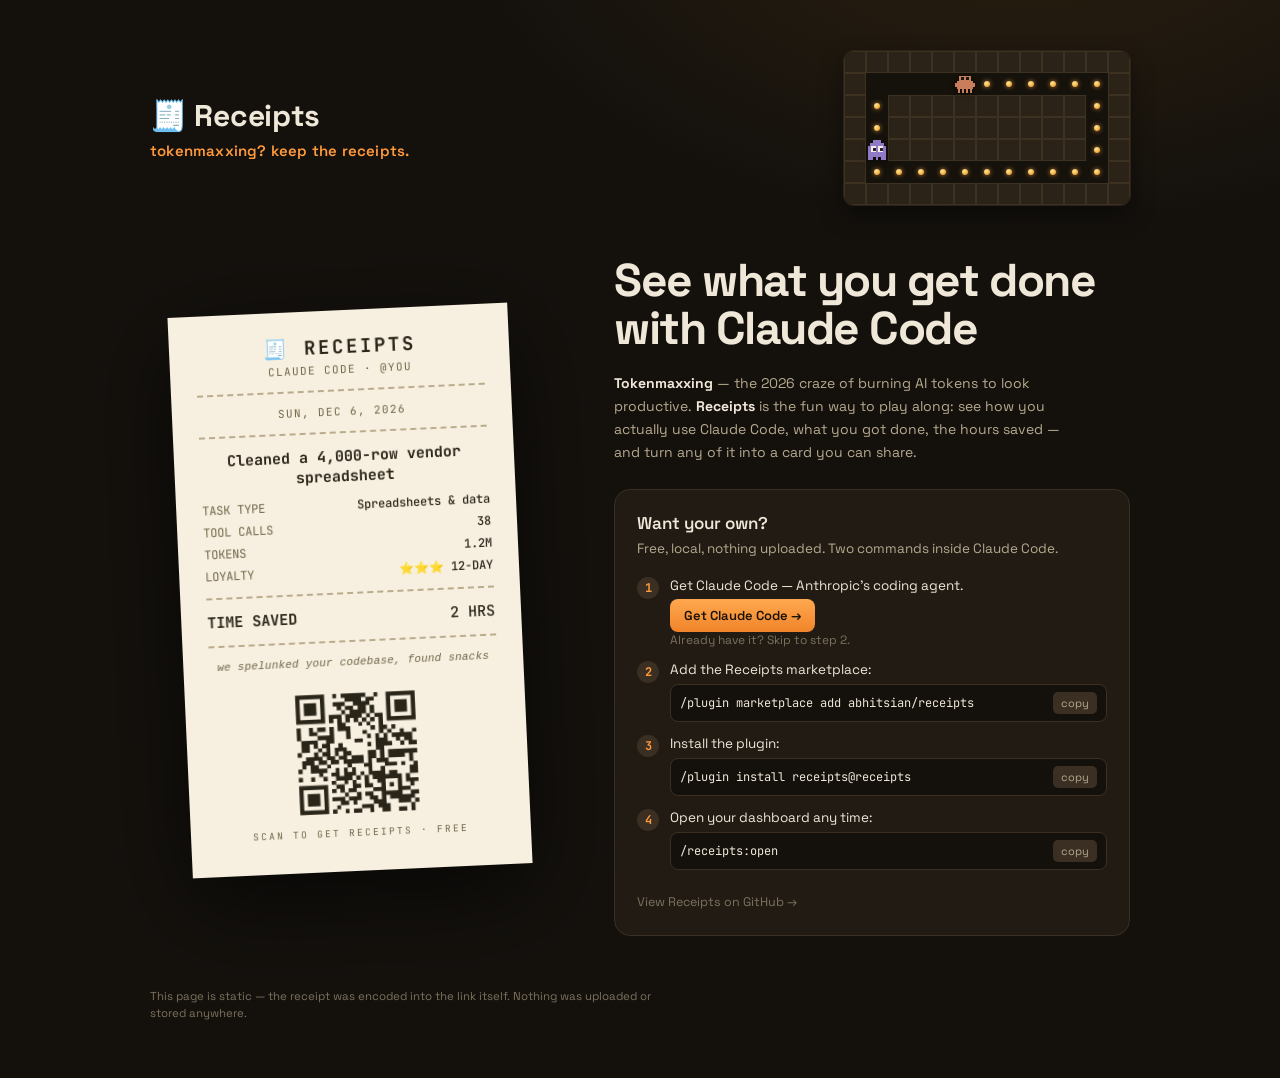
==== commit 9796a3cb: "Move the maze to the top, paired with the brand row The token-mazing animation was lost at the botto" ====
--- a/docs/index.html
+++ b/docs/index.html
@@ -23,16 +23,20 @@
   }
   .page { max-width:980px; margin:0 auto; }
 
-  .topbar { font-size:15px; font-weight:700; letter-spacing:-0.01em; }
+  .brand-row {
+    display:flex; align-items:center; justify-content:space-between;
+    gap:32px; margin-bottom:clamp(24px,4vw,40px);
+  }
+  .brand { display:flex; flex-direction:column; gap:6px; }
+  .brand-logo { font-size:clamp(22px,2.6vw,30px); font-weight:700; letter-spacing:-0.01em; }
+  .brand-tag { color:var(--amber); font-size:clamp(13px,1.4vw,15px); font-weight:600; letter-spacing:.2px; }
 
   /* hero — receipt on the left as a physical object, the pitch on the right */
   .hero {
     display:grid; grid-template-columns:400px 1fr;
     gap:clamp(30px,5vw,68px); align-items:center;
-    margin-top:clamp(26px,5vw,52px);
   }
   .hero-left { display:flex; justify-content:center; }
-  .byline { color:var(--amber); font-size:clamp(14px,1.6vw,16px); font-weight:600; letter-spacing:.2px; }
   .headline {
     font-size:clamp(31px,4.7vw,46px); font-weight:700; line-height:1.05;
     letter-spacing:-0.032em; margin-top:11px;
@@ -101,10 +105,7 @@
     font-size:12.5px; text-decoration:none; }
   .gh:hover { color:var(--ink-soft); }
 
-  /* maze band — Claw'd runs the token maze, below the fold */
-  .maze-band { margin-top:clamp(34px,6vw,64px); display:flex;
-    flex-direction:column; align-items:center; gap:9px; }
-  .maze-cap { font-size:11px; letter-spacing:2.5px; color:var(--ink-faint); text-transform:uppercase; }
+  /* token-mazing — Claw'd loops the maze, ghost on his tail (lives in the brand row) */
   .maze { position:relative; border-radius:10px; overflow:hidden; background:#15110b;
     box-shadow:0 0 0 1px #2b2317, 0 10px 24px rgba(0,0,0,.45); }
   .wall { position:absolute; background:#2b2317; box-shadow:inset 0 0 0 1px #3d3122; }
@@ -126,7 +127,8 @@
     margin-top:clamp(30px,5vw,52px); max-width:46em; }
 
   @media (max-width:800px) {
-    .hero { grid-template-columns:1fr; gap:36px; margin-top:30px; }
+    .brand-row { flex-direction:column; align-items:flex-start; gap:22px; }
+    .hero { grid-template-columns:1fr; gap:36px; }
     .receipt { transform:rotate(0deg); }
     .hero-left:hover .receipt { transform:translateY(-6px); }
   }
@@ -140,14 +142,52 @@
 <body>
 <div class="page">
 
-  <div class="topbar">🧾 Receipts</div>
+  <div class="brand-row">
+    <div class="brand">
+      <div class="brand-logo">🧾 Receipts</div>
+      <div class="brand-tag">tokenmaxxing? keep the receipts.</div>
+    </div>
+    <div class="maze" id="maze">
+      <div class="mover" id="clawdPos">
+        <svg class="clawd-svg" viewBox="0 0 22 19" shape-rendering="crispEdges" xmlns="http://www.w3.org/2000/svg">
+          <g fill="#c87e5b">
+            <rect x="5" y="1" width="12" height="5"/>
+            <rect x="3" y="6" width="16" height="8"/>
+            <rect x="1" y="8" width="2" height="4"/>
+            <rect x="19" y="8" width="2" height="4"/>
+            <rect x="4" y="14" width="2" height="4"/>
+            <rect x="8" y="14" width="2" height="4"/>
+            <rect x="12" y="14" width="2" height="4"/>
+            <rect x="16" y="14" width="2" height="4"/>
+          </g>
+          <rect x="7" y="2" width="3" height="3" fill="#1c1712"/>
+          <rect x="12" y="2" width="3" height="3" fill="#1c1712"/>
+        </svg>
+      </div>
+      <div class="mover" id="ghostPos">
+        <svg class="ghost-svg" viewBox="0 0 14 15" shape-rendering="crispEdges" xmlns="http://www.w3.org/2000/svg">
+          <g fill="#9079c6">
+            <rect x="4" y="1" width="6" height="2"/>
+            <rect x="2" y="3" width="10" height="2"/>
+            <rect x="1" y="5" width="12" height="7"/>
+            <rect x="1" y="12" width="3" height="2"/>
+            <rect x="6" y="12" width="2" height="2"/>
+            <rect x="10" y="12" width="3" height="2"/>
+          </g>
+          <rect x="3" y="5" width="3" height="4" fill="#f4efe2"/>
+          <rect x="8" y="5" width="3" height="4" fill="#f4efe2"/>
+          <rect x="4" y="6" width="2" height="2" fill="#2a2230"/>
+          <rect x="9" y="6" width="2" height="2" fill="#2a2230"/>
+        </svg>
+      </div>
+    </div>
+  </div>
 
   <div class="hero">
     <div class="hero-left">
       <div id="cardSlot"></div>
     </div>
     <div class="hero-text">
-      <div class="byline">tokenmaxxing? keep the receipts.</div>
       <h1 class="headline" id="headline">See what you get done with Claude Code</h1>
       <p class="about"><b>Tokenmaxxing</b> — the 2026 craze of burning AI tokens to
       look productive. <b>Receipts</b> is the fun way to play along: see how you
@@ -193,44 +233,6 @@
     </div>
   </div>
 
-  <div class="maze-band">
-    <div class="maze-cap">meanwhile · token-mazing</div>
-    <div class="maze" id="maze">
-      <div class="mover" id="clawdPos">
-        <svg class="clawd-svg" viewBox="0 0 22 19" shape-rendering="crispEdges" xmlns="http://www.w3.org/2000/svg">
-          <g fill="#c87e5b">
-            <rect x="5" y="1" width="12" height="5"/>
-            <rect x="3" y="6" width="16" height="8"/>
-            <rect x="1" y="8" width="2" height="4"/>
-            <rect x="19" y="8" width="2" height="4"/>
-            <rect x="4" y="14" width="2" height="4"/>
-            <rect x="8" y="14" width="2" height="4"/>
-            <rect x="12" y="14" width="2" height="4"/>
-            <rect x="16" y="14" width="2" height="4"/>
-          </g>
-          <rect x="7" y="2" width="3" height="3" fill="#1c1712"/>
-          <rect x="12" y="2" width="3" height="3" fill="#1c1712"/>
-        </svg>
-      </div>
-      <div class="mover" id="ghostPos">
-        <svg class="ghost-svg" viewBox="0 0 14 15" shape-rendering="crispEdges" xmlns="http://www.w3.org/2000/svg">
-          <g fill="#9079c6">
-            <rect x="4" y="1" width="6" height="2"/>
-            <rect x="2" y="3" width="10" height="2"/>
-            <rect x="1" y="5" width="12" height="7"/>
-            <rect x="1" y="12" width="3" height="2"/>
-            <rect x="6" y="12" width="2" height="2"/>
-            <rect x="10" y="12" width="3" height="2"/>
-          </g>
-          <rect x="3" y="5" width="3" height="4" fill="#f4efe2"/>
-          <rect x="8" y="5" width="3" height="4" fill="#f4efe2"/>
-          <rect x="4" y="6" width="2" height="2" fill="#2a2230"/>
-          <rect x="9" y="6" width="2" height="2" fill="#2a2230"/>
-        </svg>
-      </div>
-    </div>
-  </div>
-
   <p class="foot-note">This page is static — the receipt was encoded into the link
   itself. Nothing was uploaded or stored anywhere.</p>
 
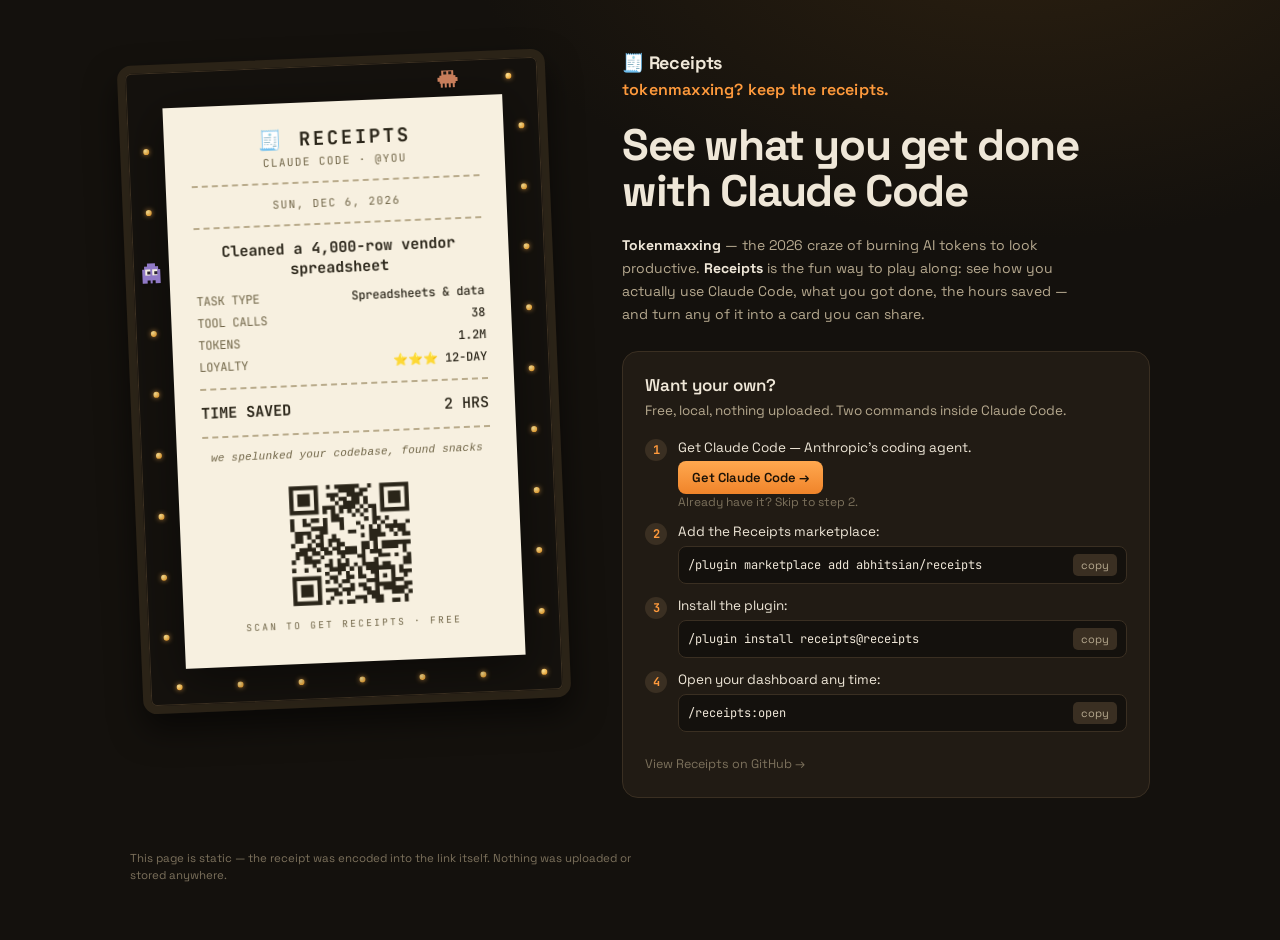
==== commit c9be7642: "Wrap the maze around the receipt — rectangle frame, Claw'd runs the corridor The maze becomes the pi" ====
--- a/docs/index.html
+++ b/docs/index.html
@@ -13,6 +13,7 @@
     --bg:#14110d; --panel:#211b14; --line:#3a2f22; --ink:#efe7d8;
     --ink-soft:#b6a98f; --ink-faint:#7c715c; --amber:#ff9a3c; --green:#5fd6a4;
     --paper:#f7f0e0; --paper-ink:#2a2519; --paper-line:#b9ab8b;
+    --wall:#2b2317; --wall-edge:#3d3122;
   }
   * { box-sizing:border-box; margin:0; padding:0; }
   body {
@@ -21,36 +22,56 @@
     min-height:100vh; padding:clamp(26px,4vw,52px) clamp(20px,5vw,56px) 56px;
     -webkit-font-smoothing:antialiased;
   }
-  .page { max-width:980px; margin:0 auto; }
-
-  .brand-row {
-    display:flex; align-items:center; justify-content:space-between;
-    gap:32px; margin-bottom:clamp(24px,4vw,40px);
-  }
-  .brand { display:flex; flex-direction:column; gap:6px; }
-  .brand-logo { font-size:clamp(22px,2.6vw,30px); font-weight:700; letter-spacing:-0.01em; }
-  .brand-tag { color:var(--amber); font-size:clamp(13px,1.4vw,15px); font-weight:600; letter-spacing:.2px; }
-
-  /* hero — receipt on the left as a physical object, the pitch on the right */
+  .page { max-width:1020px; margin:0 auto; }
+
+  /* hero — the maze-wrapped receipt on the left, the pitch on the right */
   .hero {
-    display:grid; grid-template-columns:400px 1fr;
-    gap:clamp(30px,5vw,68px); align-items:center;
-  }
-  .hero-left { display:flex; justify-content:center; }
+    display:grid; grid-template-columns:auto 1fr;
+    gap:clamp(34px,5vw,72px); align-items:start;
+  }
+  .hero-left { display:flex; justify-content:center; padding-top:6px; }
+
+  .brand-eyebrow { font-size:clamp(15px,1.5vw,18px); font-weight:700; letter-spacing:-0.01em; }
+  .brand-tag { color:var(--amber); font-size:clamp(14px,1.6vw,16px); font-weight:600;
+    letter-spacing:.2px; margin-top:5px; }
   .headline {
-    font-size:clamp(31px,4.7vw,46px); font-weight:700; line-height:1.05;
-    letter-spacing:-0.032em; margin-top:11px;
+    font-size:clamp(30px,4.5vw,44px); font-weight:700; line-height:1.05;
+    letter-spacing:-0.032em; margin-top:clamp(14px,1.8vw,22px);
   }
   .about { color:var(--ink-soft); font-size:14px; line-height:1.66; margin-top:19px; max-width:33em; }
   .about b { color:var(--ink); }
 
-  /* receipt card — a real piece of paper, dropped on the desk at a slight angle */
+  /* receipt-orbit — the maze wall wraps the receipt, Claw'd runs the corridor inside */
+  .receipt-orbit {
+    position:relative;
+    padding:36px;                              /* the corridor lane */
+    border:8px solid var(--wall);              /* the wall */
+    border-radius:14px;
+    box-shadow:inset 0 0 0 1px var(--wall-edge),
+               0 16px 32px rgba(0,0,0,.55);
+    transform:rotate(-2.4deg);
+    transition:transform .5s cubic-bezier(.2,.7,.2,1);
+  }
+  .hero-left:hover .receipt-orbit { transform:rotate(0deg) translateY(-6px); }
+
+  .orbit-token { position:absolute; width:6px; height:6px; border-radius:50%;
+    background:radial-gradient(circle at 35% 32%,#ffe79a,#f0a93a 70%,#bd741c);
+    box-shadow:0 0 5px rgba(255,182,82,.75);
+    transition:transform .16s ease, opacity .16s ease; }
+  .orbit-token.eaten { transform:scale(0); opacity:0; }
+  .orbit-mover { position:absolute; left:0; top:0; width:22px; height:22px;
+    z-index:3; transition:transform .3s linear; will-change:transform; }
+  .orbit-mover svg { width:100%; height:100%; display:block;
+    filter:drop-shadow(0 2px 3px rgba(0,0,0,.42)); }
+  .clawd-svg.nom { animation:nom .3s ease-in-out; }
+  @keyframes nom { 0%,100% { transform:scale(1); } 45% { transform:scale(1.16,.84); } }
+  .ghost-svg { animation:bob .55s ease-in-out infinite alternate; }
+  @keyframes bob { from { transform:translateY(0); } to { transform:translateY(-2.5px); } }
+
+  /* receipt — lives inside the orbit lane; tilt is on the parent so they tilt together */
   .receipt { width:340px; background:var(--paper); color:var(--paper-ink);
-    font-family:"JetBrains Mono",monospace;
-    filter:drop-shadow(0 26px 46px rgba(0,0,0,.62));
-    transform:rotate(-2.6deg);
-    transition:transform .5s cubic-bezier(.2,.7,.2,1); }
-  .hero-left:hover .receipt { transform:rotate(0deg) translateY(-6px); }
+    font-family:"JetBrains Mono",monospace; position:relative; z-index:1;
+    filter:drop-shadow(0 12px 22px rgba(0,0,0,.42)); }
   .zig { height:12px;
     background:linear-gradient(135deg,var(--paper) 25%,transparent 25%) -8px 0/16px 16px,
                linear-gradient(225deg,var(--paper) 25%,transparent 25%) -8px 0/16px 16px; }
@@ -105,36 +126,17 @@
     font-size:12.5px; text-decoration:none; }
   .gh:hover { color:var(--ink-soft); }
 
-  /* token-mazing — Claw'd loops the maze, ghost on his tail (lives in the brand row) */
-  .maze { position:relative; border-radius:10px; overflow:hidden; background:#15110b;
-    box-shadow:0 0 0 1px #2b2317, 0 10px 24px rgba(0,0,0,.45); }
-  .wall { position:absolute; background:#2b2317; box-shadow:inset 0 0 0 1px #3d3122; }
-  .pellet { position:absolute; border-radius:50%;
-    background:radial-gradient(circle at 35% 32%,#ffe79a,#f0a93a 70%,#bd741c);
-    box-shadow:0 0 5px rgba(255,182,82,.75);
-    transition:transform .16s ease, opacity .16s ease; }
-  .pellet.eaten { transform:scale(0); opacity:0; }
-  .mover { position:absolute; left:0; top:0; width:22px; height:22px;
-    z-index:2; transition:transform .3s linear; will-change:transform; }
-  .mover svg { width:100%; height:100%; display:block;
-    filter:drop-shadow(0 2px 3px rgba(0,0,0,.42)); }
-  .clawd-svg.nom { animation:nom .3s ease-in-out; }
-  @keyframes nom { 0%,100% { transform:scale(1); } 45% { transform:scale(1.16,.84); } }
-  .ghost-svg { animation:bob .55s ease-in-out infinite alternate; }
-  @keyframes bob { from { transform:translateY(0); } to { transform:translateY(-2.5px); } }
-
   .foot-note { color:var(--ink-faint); font-size:11.5px; line-height:1.5;
     margin-top:clamp(30px,5vw,52px); max-width:46em; }
 
-  @media (max-width:800px) {
-    .brand-row { flex-direction:column; align-items:flex-start; gap:22px; }
+  @media (max-width:840px) {
     .hero { grid-template-columns:1fr; gap:36px; }
-    .receipt { transform:rotate(0deg); }
-    .hero-left:hover .receipt { transform:translateY(-6px); }
+    .receipt-orbit { transform:rotate(0deg); }
+    .hero-left:hover .receipt-orbit { transform:translateY(-6px); }
   }
   @media (prefers-reduced-motion: reduce) {
-    .receipt, .hero-left:hover .receipt { transition:none; }
-    .mover { transition:none; }
+    .receipt-orbit, .hero-left:hover .receipt-orbit { transition:none; }
+    .orbit-mover { transition:none; }
     .ghost-svg { animation:none; }
   }
 </style>
@@ -142,52 +144,47 @@
 <body>
 <div class="page">
 
-  <div class="brand-row">
-    <div class="brand">
-      <div class="brand-logo">🧾 Receipts</div>
-      <div class="brand-tag">tokenmaxxing? keep the receipts.</div>
-    </div>
-    <div class="maze" id="maze">
-      <div class="mover" id="clawdPos">
-        <svg class="clawd-svg" viewBox="0 0 22 19" shape-rendering="crispEdges" xmlns="http://www.w3.org/2000/svg">
-          <g fill="#c87e5b">
-            <rect x="5" y="1" width="12" height="5"/>
-            <rect x="3" y="6" width="16" height="8"/>
-            <rect x="1" y="8" width="2" height="4"/>
-            <rect x="19" y="8" width="2" height="4"/>
-            <rect x="4" y="14" width="2" height="4"/>
-            <rect x="8" y="14" width="2" height="4"/>
-            <rect x="12" y="14" width="2" height="4"/>
-            <rect x="16" y="14" width="2" height="4"/>
-          </g>
-          <rect x="7" y="2" width="3" height="3" fill="#1c1712"/>
-          <rect x="12" y="2" width="3" height="3" fill="#1c1712"/>
-        </svg>
-      </div>
-      <div class="mover" id="ghostPos">
-        <svg class="ghost-svg" viewBox="0 0 14 15" shape-rendering="crispEdges" xmlns="http://www.w3.org/2000/svg">
-          <g fill="#9079c6">
-            <rect x="4" y="1" width="6" height="2"/>
-            <rect x="2" y="3" width="10" height="2"/>
-            <rect x="1" y="5" width="12" height="7"/>
-            <rect x="1" y="12" width="3" height="2"/>
-            <rect x="6" y="12" width="2" height="2"/>
-            <rect x="10" y="12" width="3" height="2"/>
-          </g>
-          <rect x="3" y="5" width="3" height="4" fill="#f4efe2"/>
-          <rect x="8" y="5" width="3" height="4" fill="#f4efe2"/>
-          <rect x="4" y="6" width="2" height="2" fill="#2a2230"/>
-          <rect x="9" y="6" width="2" height="2" fill="#2a2230"/>
-        </svg>
+  <div class="hero">
+    <div class="hero-left">
+      <div class="receipt-orbit" id="receiptOrbit">
+        <div id="cardSlot"></div>
+        <div class="orbit-mover" id="clawdPos">
+          <svg class="clawd-svg" viewBox="0 0 22 19" shape-rendering="crispEdges" xmlns="http://www.w3.org/2000/svg">
+            <g fill="#c87e5b">
+              <rect x="5" y="1" width="12" height="5"/>
+              <rect x="3" y="6" width="16" height="8"/>
+              <rect x="1" y="8" width="2" height="4"/>
+              <rect x="19" y="8" width="2" height="4"/>
+              <rect x="4" y="14" width="2" height="4"/>
+              <rect x="8" y="14" width="2" height="4"/>
+              <rect x="12" y="14" width="2" height="4"/>
+              <rect x="16" y="14" width="2" height="4"/>
+            </g>
+            <rect x="7" y="2" width="3" height="3" fill="#1c1712"/>
+            <rect x="12" y="2" width="3" height="3" fill="#1c1712"/>
+          </svg>
+        </div>
+        <div class="orbit-mover" id="ghostPos">
+          <svg class="ghost-svg" viewBox="0 0 14 15" shape-rendering="crispEdges" xmlns="http://www.w3.org/2000/svg">
+            <g fill="#9079c6">
+              <rect x="4" y="1" width="6" height="2"/>
+              <rect x="2" y="3" width="10" height="2"/>
+              <rect x="1" y="5" width="12" height="7"/>
+              <rect x="1" y="12" width="3" height="2"/>
+              <rect x="6" y="12" width="2" height="2"/>
+              <rect x="10" y="12" width="3" height="2"/>
+            </g>
+            <rect x="3" y="5" width="3" height="4" fill="#f4efe2"/>
+            <rect x="8" y="5" width="3" height="4" fill="#f4efe2"/>
+            <rect x="4" y="6" width="2" height="2" fill="#2a2230"/>
+            <rect x="9" y="6" width="2" height="2" fill="#2a2230"/>
+          </svg>
+        </div>
       </div>
     </div>
-  </div>
-
-  <div class="hero">
-    <div class="hero-left">
-      <div id="cardSlot"></div>
-    </div>
     <div class="hero-text">
+      <div class="brand-eyebrow">🧾 Receipts</div>
+      <div class="brand-tag">tokenmaxxing? keep the receipts.</div>
       <h1 class="headline" id="headline">See what you get done with Claude Code</h1>
       <p class="about"><b>Tokenmaxxing</b> — the 2026 craze of burning AI tokens to
       look productive. <b>Receipts</b> is the fun way to play along: see how you
@@ -272,7 +269,6 @@
   </div>`;
 }
 
-// shown on the bare URL — a believable example so a first visitor sees the product
 function sampleCard(){
   const d=new Date().toLocaleDateString("en-US",
     {weekday:"short",month:"short",day:"numeric",year:"numeric"}).toUpperCase();
@@ -312,78 +308,85 @@
   });
 })();
 
-// token-mazing — Claw'd loops the maze gobbling tokens; a ghost chases, never quite catching
-(function maze(){
-  const host=document.getElementById("maze");
+// Claw'd runs the rectangular corridor around the receipt, gobbling tokens; ghost on his tail
+(function orbit(){
+  const host=document.getElementById("receiptOrbit");
   if(!host) return;
-  const CELL=22;
-  const MAP=[
-    "#############",
-    "#...........#",
-    "#.#########.#",
-    "#.#########.#",
-    "#.#########.#",
-    "#...........#",
-    "#############"
-  ];
-  const ROWS=MAP.length, COLS=MAP[0].length;
-  host.style.width=(COLS*CELL)+"px";
-  host.style.height=(ROWS*CELL)+"px";
-
-  const pellets={};
-  for(let r=0;r<ROWS;r++) for(let c=0;c<COLS;c++){
-    if(MAP[r][c]==="#"){
-      const w=document.createElement("div");
-      w.className="wall";
-      w.style.cssText=`left:${c*CELL}px;top:${r*CELL}px;width:${CELL}px;height:${CELL}px`;
-      host.insertBefore(w,host.firstChild);
-    } else {
-      const sz=6;
-      const p=document.createElement("div");
-      p.className="pellet";
-      p.style.cssText=`left:${c*CELL+(CELL-sz)/2}px;top:${r*CELL+(CELL-sz)/2}px;width:${sz}px;height:${sz}px`;
-      host.insertBefore(p,host.firstChild);
-      pellets[c+","+r]=p;
-    }
-  }
-
-  const route=[];
-  for(let c=1;c<=11;c++) route.push([c,1]);
-  for(let r=2;r<=5;r++)  route.push([11,r]);
-  for(let c=10;c>=1;c--) route.push([c,5]);
-  for(let r=4;r>=2;r--)  route.push([1,r]);
-  const N=route.length;
-
   const clawdPos=document.getElementById("clawdPos");
   const ghostPos=document.getElementById("ghostPos");
   const clawdSvg=clawdPos.querySelector("svg");
-  const GAP=7;
-
-  function moveTo(el,i){
-    const [c,r]=route[((i%N)+N)%N];
-    el.style.transform=`translate(${c*CELL}px,${r*CELL}px)`;
+  const cardSlot=document.getElementById("cardSlot");
+
+  const N=32;          // tokens around the perimeter
+  const GAP=8;         // ghost stays behind
+  const INSET=18;      // track centerline inside the lane (lane is 36px)
+  const MOVER_HALF=11; // Claw'd / ghost are 22×22
+  const TOKEN_HALF=3;  // token 6×6
+
+  const tokens=[];
+  for(let i=0;i<N;i++){
+    const el=document.createElement("div");
+    el.className="orbit-token";
+    host.appendChild(el);
+    tokens.push({el, eaten:false});
+  }
+
+  function pointAt(t, W, H){
+    const w=W-2*INSET, h=H-2*INSET;
+    const perim=2*(w+h);
+    let d=(((t%1)+1)%1)*perim;
+    if(d<w) return [INSET+d, INSET];                // top edge, L→R
+    d-=w;
+    if(d<h) return [W-INSET, INSET+d];               // right edge, T→B
+    d-=h;
+    if(d<w) return [W-INSET-d, H-INSET];            // bottom edge, R→L
+    d-=w;
+    return [INSET, H-INSET-d];                       // left edge, B→T
+  }
+
+  let W=0, H=0;
+  function layout(){
+    W=host.clientWidth; H=host.clientHeight;
+    if(W<60||H<60) return;
+    for(let i=0;i<N;i++){
+      const [px,py]=pointAt(i/N, W, H);
+      tokens[i].el.style.left=(px-TOKEN_HALF)+"px";
+      tokens[i].el.style.top=(py-TOKEN_HALF)+"px";
+    }
+    moveTo(clawdPos, current);
+    moveTo(ghostPos, current-GAP);
+  }
+  function moveTo(el, i){
+    if(W<60) return;
+    const [px,py]=pointAt((((i%N)+N)%N)/N, W, H);
+    el.style.transform=`translate(${px-MOVER_HALF}px, ${py-MOVER_HALF}px)`;
   }
   function eat(i){
-    const [c,r]=route[((i%N)+N)%N];
-    const p=pellets[c+","+r];
-    if(p && !p.classList.contains("eaten")){
-      p.classList.add("eaten");
+    const t=tokens[((i%N)+N)%N];
+    if(!t.eaten){
+      t.eaten=true;
+      t.el.classList.add("eaten");
       clawdSvg.classList.remove("nom"); void clawdSvg.offsetWidth; clawdSvg.classList.add("nom");
     }
   }
-
-  let i=0;
-  moveTo(clawdPos,0); eat(0);
-  moveTo(ghostPos,-GAP);
+  function refill(){
+    tokens.forEach(t=>{ t.eaten=false; t.el.classList.remove("eaten"); });
+  }
+
+  let current=0;
+  layout();
+  if(document.fonts && document.fonts.ready){ document.fonts.ready.then(layout); }
+  if(window.ResizeObserver){ new ResizeObserver(layout).observe(cardSlot); }
+  eat(0);
 
   if(window.matchMedia && window.matchMedia("(prefers-reduced-motion: reduce)").matches) return;
 
   setInterval(()=>{
-    i++;
-    if(i%N===0) for(const k in pellets) pellets[k].classList.remove("eaten");
-    moveTo(clawdPos,i); eat(i);
-    moveTo(ghostPos,i-GAP);
-  },300);
+    current++;
+    if(current%N===0) refill();
+    moveTo(clawdPos, current); eat(current);
+    moveTo(ghostPos, current-GAP);
+  }, 300);
 })();
 </script>
 </body>
